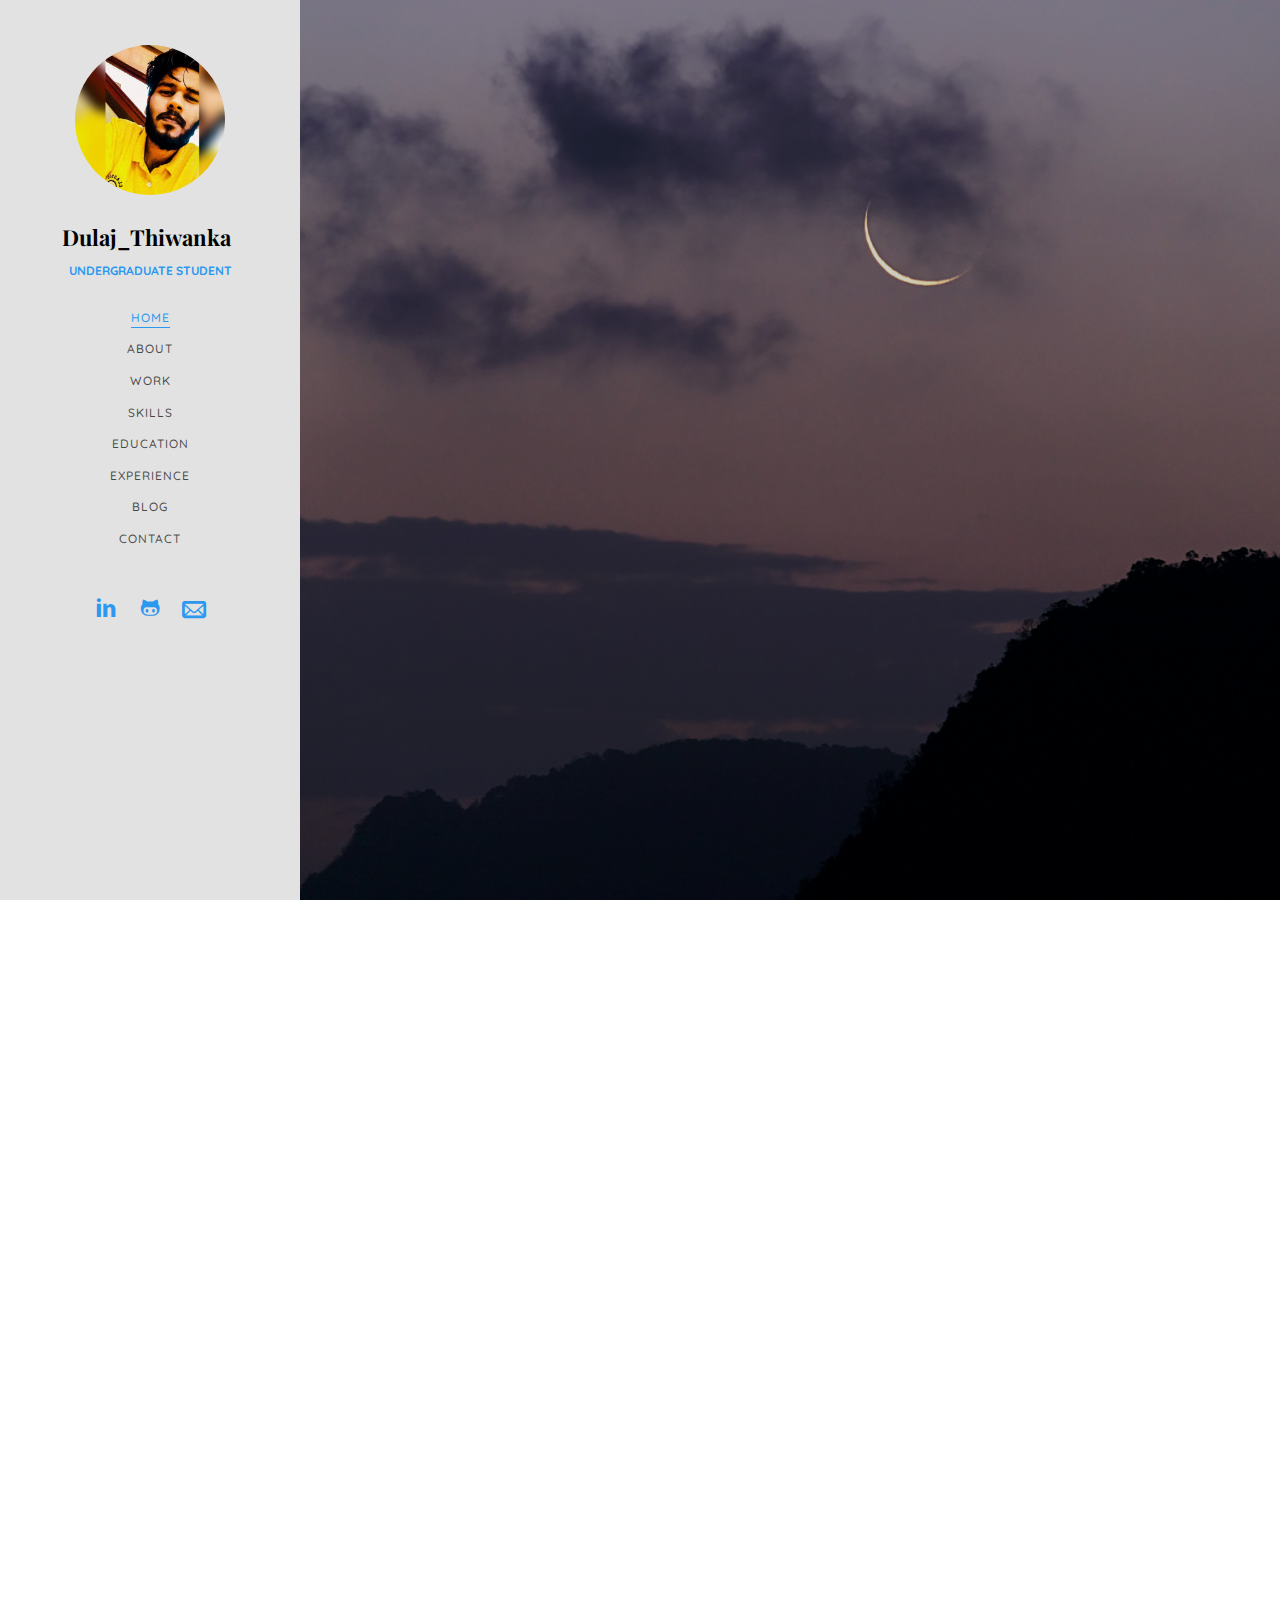
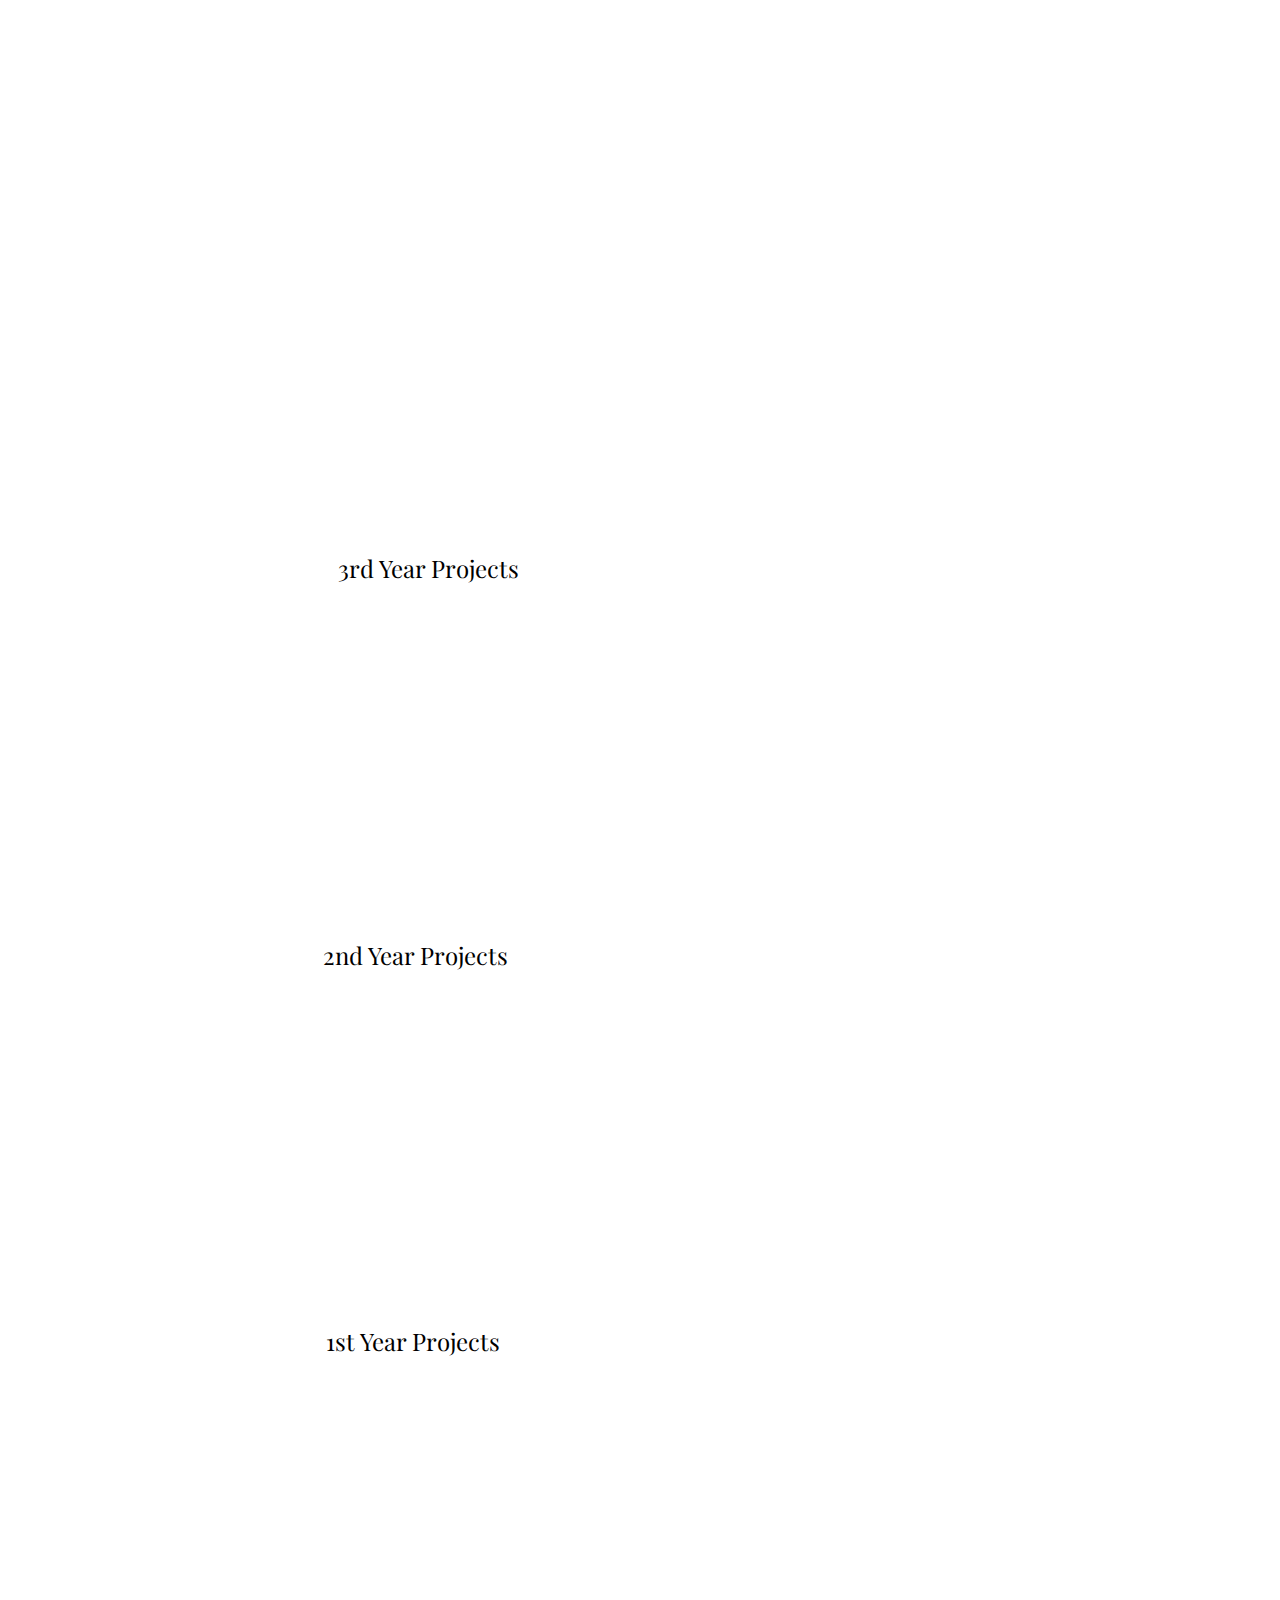
==== index.html @ 1c047416 "Add files via upload" ====
<!DOCTYPE HTML>
<html>

<head>
	<!-- Global site tag (gtag.js) - Google Analytics -->
	<script async src="https://www.googletagmanager.com/gtag/js?id=UA-96989482-1"></script>
	<script>
		window.dataLayer = window.dataLayer || [];
		function gtag() { dataLayer.push(arguments); }
		gtag('js', new Date());

		gtag('config', 'UA-96989482-1');
	</script>


	<meta charset="utf-8">
	<meta http-equiv="X-UA-Compatible" content="IE=edge">
	<title>it's a me</title>
	<meta name="viewport" content="width=device-width, initial-scale=1">
	<meta name="description" content="Portfolio" />
	<meta name="keywords" content="portfolio resume" />
	<meta name="author" content="Sedky A" />

	<!-- Place favicon.ico and apple-touch-icon.png in the root directory -->
	<link rel="shortcut icon" href="favicon.ico">

	<!-- Google Fonts -->
	<link href="https://fonts.googleapis.com/css?family=Quicksand:300,400,500,700" rel="stylesheet">
	<link href="https://fonts.googleapis.com/css?family=Playfair+Display:400,400i,700" rel="stylesheet">

	<!-- Animate.css -->
	<link rel="stylesheet" href="css/animate.css">
	<!-- Icomoon Icon Fonts-->
	<link rel="stylesheet" href="css/icomoon.css">
	<!-- Bootstrap  -->
	<link rel="stylesheet" href="css/bootstrap.css">
	<!-- Flexslider  -->
	<link rel="stylesheet" href="css/flexslider.css">
	<!-- Owl Carousel -->
	<link rel="stylesheet" href="css/owl.carousel.min.css">
	<link rel="stylesheet" href="css/owl.theme.default.min.css">
	<!-- Theme style  -->
	<link rel="stylesheet" href="css/style.css">
	<!-- Modernizr JS -->
	<script src="js/modernizr-2.6.2.min.js"></script>
	<!-- FOR IE9 below -->
	<!--[if lt IE 9]>
	<script src="js/respond.min.js"></script>
	<![endif]-->

</head>

<body>
	<div id="colorlib-page">
		<div class="container-wrap">
			<!-- Navbar Toggle Button -->
			<a href="#" class="js-colorlib-nav-toggle colorlib-nav-toggle" data-toggle="collapse" data-target="#navbar"
				aria-expanded="false" aria-controls="navbar"><i></i></a>

			<!-- Left navbar -->
			<aside id="colorlib-aside" role="complementary" class="border js-fullheight" style="background-color: rgb(226, 226, 226);">
				<div class="text-center">
					<div class="author-img" style="background-image: url(images/my-img.jpg);"></div>
					<h1 id="colorlib-logo"><a href="index.html">Dulaj_Thiwanka</a></h1>
					<span class="position"><a href="#"><b>Undergraduate Student</b></a></span>
				</div>
				<!-- Navbar Items -->
				<nav id="colorlib-main-menu" role="navigation" class="navbar">
					<div id="navbar" class="collapse">
						<ul>
							<li class="active"><a href="#" data-nav-section="home">Home</a></li>
							<li><a href="#" data-nav-section="about">About</a></li>
							<li><a href="#" data-nav-section="work">Work</a></li>
							<!-- <li><a href="#" data-nav-section="services">What Do I Do</a></li> -->
							<li><a href="#" data-nav-section="skills">Skills</a></li>
							<li><a href="#" data-nav-section="education">Education</a></li>
							<li><a href="#" data-nav-section="experience">Experience</a></li>

							<li><a href="blog/index.html" data-nav-section="blog">Blog</a></li>
							<li><a href="#" data-nav-section="contact">Contact</a></li>
						</ul>
					</div>
				</nav>
				<!-- Navbar Footer -->
				<div class="colorlib-footer">
					<ul>
						<li><a href="https://www.linkedin.com/in/dulaj-thiwanka/" target="_blank" title="LinkedIn"><i
									class="icon-social-linkedin"></i></a></li>
						<li><a href="https://github.com/DThiwanka" target="_blank" title="GitHub"><i
									class="icon-social-github"></i></a>
						</li>
						<li><a href="mailto:dulthiwanka2015@gmail.com" title="Email"><i class="icon-mail"></i></a>
						</li>

					</ul>
				</div>
			</aside>

			<div id="colorlib-main">
				<section id="colorlib-hero" class="js-fullheight" data-section="home">
					<div class="flexslider js-fullheight">
						<ul class="slides">
							<li
								style="background-image: url('./images/cover.jpg');">
								<div class="overlay"></div>
								<div class="container-fluid transparent-overlay">
									<div class="row">
										<div
											class="col-md-6 col-md-offset-3 col-md-pull-3 col-sm-10 col-xs-12 js-fullheight slider-text">
											<div class="slider-text-inner js-fullheight">
												<div class="desc">
													<h1>Hi! <br>I'm Dulaj_Thiwanka</h1>
													<h2>I am a <b>Undergraduate Student @Sri Lanka Institute of
															Information Technology (SLIIT)</h2>

												</div>
											</div>
										</div>
									</div>
								</div>
							</li>
						</ul>
					</div>
				</section>

				<section class="colorlib-about" data-section="about">
					<div class="colorlib-narrow-content">
						<div class="row">
							<div class="col-md-12">
								<div class="row row-bottom-padded-sm animate-box" data-animate-effect="fadeInLeft">
									<div class="col-md-12">
										<div class="about-desc">
											<span class="heading-meta">About</span>
											<h2 class="colorlib-heading">Who Am I?</h2>
											<p>
												-Hello! I'm <b>Dulaj Thiwanka Jayawardana</b> and currently I'm an
												undergraduate student at SLIIT (Sri Lanka Institute of Information
												Technology).
												<br/>
												-I'm Currently Working on my academic works and I'm Searching for
												an Internship to develop my future career path.
												<br/>
												-I'm familiar with a variety of programming languages like Java, C, C
												++, Python, ReactJs, JavaScript, and as well as Markup Languages
												like HTML and CSS and Have Skill To Use Android Studio, Vscode,
												and Eclipse.												
											</p>
										</div>
									</div>
								</div>
								<div class="row">
									<div class="col-md-6 animate-box" data-animate-effect="fadeInRight">
										<div class="services color-2">
											<span class="icon2"></span>
											<h3>Undergraduate Student</h3>
										</div>
									</div>
									<!-- <div class="col-md-4 animate-box" data-animate-effect="fadeInTop">
										<div class="services color-3">
											<span class="icon2"><i class="icon-code"></i></span>
											<h3>Teacher</h3>
										</div>
									</div> -->
									<div class="col-md-6 animate-box" data-animate-effect="fadeInBottom">
										<div class="services color-4">
											<span class="icon2">
												<i class="bi bi-search"></i></span>
											<h3>Looking For an Internship</h3>
										</div>
									</div>
								</div>
								<div class="row">
									<div class="col-md-12 animate-box" data-animate-effect="fadeInBottom">
										<div class="hire">
											<h2>Interested in what I am currently working on? Feel free to visit my
												GitHub!
											</h2>
											<a href="https://github.com/DThiwanka" target="_blank" class="btn-hire">View <i
													class="icon-github"></i></a>
										</div>
									</div>
								</div>
								<br>
								<div class="row row-bottom-padded-sm animate-box" data-animate-effect="fadeInLeft">
									<div class="col-md-12">
										 <a class="active" href="https://drive.google.com/drive/folders/1FSWSYpctPCU7V1TaUqmZlCdKyiLy8fuo">View CV Here</a></span></p>
										
									</div>
								</div>
							</div>
						</div>
					</div>
				</section>

				<section class="colorlib-work" data-section="work">
					<div class="colorlib-narrow-content">
						<div class="row">
							<div class="col-md-6 col-md-offset-3 col-md-pull-3 animate-box"
								data-animate-effect="fadeInLeft">
								<span class="heading-meta">My Work</span>
								<h2 class="colorlib-heading animate-box">Passion projects.</h2>
							</div>
						</div>
						
						<h3>3rd Year Projects</h3>
						<div class="row">

							<div class="col-md-6 animate-box" data-animate-effect="fadeInLeft" id="power">

								<div class="project"
									style="background-image: url(images/projects/electro.png);background-size: cover;">
									<div class="desc">
										<div class="con">
											<h3><a>Online Power Grid System</a></h3>
											<h4><a>Co-Designer and Programmer</a></h4>
											<span>Online Power Grid System !</span>
											<br>
											<span>Mevan Project that can be Add Delete and Update the Details in the Power Grid System
												!</span>
										</div>
									</div>
								</div>
							</div>

							<div class="col-md-6 animate-box" data-animate-effect="fadeInLeft" id="REMEDI">
								<div class="project" >
									<div class="desc">
										<div class="con">
											<h3><a>Pending</a></h3>
											<h4><a>Pending</a></h4>
											<span>Pending</span>
											<br>
											<span>Pending</span>
										</div>
									</div>
								</div>

							</div>
						
						<h3>2nd Year Projects</h3>
						<div class="row">

							<div class="col-md-6 animate-box" data-animate-effect="fadeInLeft" id="Oreo">

								<div class="project"
									style="background-image: url(images/foodie1.png);background-size: cover;">
									<div class="desc">
										<div class="con">
											<h3><a>FOODIE (2nd Year MAD Project)</a></h3>
											<h4><a>Co-Designer and Programmer</a></h4>
											<span>Online Food Ordering System!</span>
											<br>
											<span>Android App that Includes Online Food Ordering System With Admin Area
												!</span>
										</div>
									</div>
								</div>
							</div>

							<div class="col-md-6 animate-box" data-animate-effect="fadeInLeft" id="REMEDI">
								<div class="project" style="background-image: url(images/projects/Pharmacy.png);">
									
									<div class="desc">
										<div class="con">
											<h3><a>REMEDI (2nd Year ITP Project)</a></h3>
											<h4><a>Co-Project Manager, Co-Leader and Developer</a></h4>
											<span>Pharmaceutical System</span>
											<br>
											<span>Web App That Have Online Pharmaceutical Things Ordering System. With
												Admin Area !</span>
										</div>
									</div>
								</a>
								</div>

							</div>

							<h3>&nbsp;&nbsp;&nbsp;1st Year Projects</h3>

							<div class="col-md-6 animate-box" data-animate-effect="fadeInLeft" id="projectCloudixia">
								<div class="project" style="background-image: url(images/projects/movies3.png);">
									<div class="desc">
										<div class="con">
											<h3><a>Online movies and TV series browsing system</a></h3>
											<h4><a>Developer & Co-Leader</a></h4>
											<span>Movies And TV Series Browsing System Using </span>
										</div>
									</div>
								</div>
							</div>

							<div class="col-md-6 animate-box" data-animate-effect="fadeInLeft" id="vehicle">
								<div class="project" style="background-image: url(images/projects/vehicle2.png);">
									<div class="desc">
										<div class="con">
											<h3><a>Vehicle Rental System (1st Year IWT Project)</a></h3>
											<h4><a>Programer and Co-Editor</a></h4>
											<span>A Vehicle Rental System That Create Using Php and Using HTML and CSS
												(Create First Design).This Is the Second Project On First
												Year</span><br>
											<!-- <h3><a>Group Members</a></h3>
											<span>
												<ul style="list-style-type:square;">
												<li>Coffee</li>
												<li>Tea</li>
												<li>Milk</li>
												</ul>
											</span> -->
										</div>
									</div>
								</div>
							</div>


							


							
						</div>
						<!-- <div class="row">
							<div class="col-md-12 animate-box">
								<p><a href="#" class="btn btn-primary btn-lg btn-load-more">Load more <i
											class="icon-reload"></i></a></p>
							</div>
						</div> -->
					</div>
				</section>

				<!-- <section class="colorlib-services" data-section="services">
					<div class="colorlib-narrow-content">
						<div class="row">
							<div class="col-md-6 col-md-offset-3 col-md-pull-3 animate-box"
								data-animate-effect="fadeInLeft">
								<span class="heading-meta">What I do?</span>
								<h2 class="colorlib-heading">Problems I like solving.</h2>
							</div>
						</div>
						<div class="row row-pt-md">
							<div class="col-md-4 text-center animate-box">
								<div class="services color-1">
									<span class="icon">
										<i class="icon-code-outline"></i>
									</span>
									<div class="desc">
										<h3>Software Engineering</h3>
										<p>Across the stack, including responsive web development</p>
									</div>
								</div>
							</div>
						 <div class="col-md-4 text-center animate-box">
								<div class="services color-2">
									<span class="icon">
										<i class="icon-data"></i>
									</span>
									<div class="desc">
										<h3>Infrastructure Planning</h3>
										<p>Platform planning, from failover, redundancy, high availability, and extreme TPS environments</p>
									</div>
								</div>
							</div> -->
				<!-- <div class="col-md-4 text-center animate-box">
								<div class="services color-3">
									<span class="icon">
										<i class="icon-layers2"></i>
									</span>
									<div class="desc">
										<h3>Solutions Architecting</h3>
										<p>Gathering business requirements and translating that into written technical specifications</p>
									</div>
								</div>
							</div>
							<div class="col-md-4 text-center animate-box">
								<div class="services color-4">
									<span class="icon">
										<i class="icon-user"></i>
									</span>
									<div class="desc">
										<h3>Presentation Skills</h3>
										<p>Excellent communication and presentation skills in front of large and medium sized crowds, from developers to the C-suite</p>
									</div>
								</div>
							</div> -->
				<!-- <div class="col-md-4 text-center animate-box">
								<div class="services color-5">
									<span class="icon">
										<i class="icon-flow-merge"></i>
									</span>
									<div class="desc">
										<h3>Containerization (Docker & K8S)</h3>
										<p>Deep experience in containers and container orchestration platforms like Docker and Kubernetes (K8S)</p>
									</div>
								</div>
							</div>
							<div class="col-md-4 text-center animate-box">
								<div class="services color-6">
									<span class="icon">
										<i class="icon-cloud4"></i>
									</span>
									<div class="desc">
										<h3>Cloud Services</h3>
										<p>AWS Certified, GCP, Azure, DigitalOcean, and more.  Talk to me about everything serverless.</p>
									</div>
								</div>
							</div>
						</div>
					</div>
				</section> -->

				<!-- <div id="colorlib-counter" class="colorlib-counters"
					style="background-image: url(images/cover_bg1.png);" data-stellar-background-ratio="0.5">
					<div class="overlay"></div>
					<div class="colorlib-narrow-content">
						<div class="row">
							<div class="col-md-3 text-center animate-box">
								<span class="colorlib-counter js-counter" data-from="0" data-to="13" data-speed="5000"
									data-refresh-interval="50"></span>
								<span class="colorlib-counter-label">Projects</span>
							</div>
							<div class="col-md-3 text-center animate-box">
								<span class="colorlib-counter js-counter" data-from="0" data-to="67" data-speed="5000"
									data-refresh-interval="50"></span>
								<span class="colorlib-counter-label">Pull Requests</span>
							</div>
							<div class="col-md-3 text-center animate-box">
								<span class="colorlib-counter js-counter" data-from="0" data-to="4365" data-speed="5000"
									data-refresh-interval="50"></span>
								<span class="colorlib-counter-label">Code Commits</span>
							</div>
							<div class="col-md-3 text-center animate-box">
								<span class="colorlib-counter js-counter" data-from="0" data-to="9001" data-speed="5000"
									data-refresh-interval="50"></span>
								<span class="colorlib-counter-label">Cups of coffee</span>
							</div>
						</div>
					</div>
				</div> -->

				<section class="colorlib-skills" data-section="skills">
					<div class="colorlib-narrow-content">
						<div class="row">
							<div class="col-md-6 col-md-offset-3 col-md-pull-3 animate-box"
								data-animate-effect="fadeInLeft">
								<span class="heading-meta">My Specialty</span>
								<h2 class="colorlib-heading animate-box">Let's get specific</h2>
							</div>
						</div>
						<div class="row">
							<div class="col-md-6 animate-box" data-animate-effect="fadeInLeft">
								<div class="progress-wrap">
									<h3>JAVA</h3>
									<div class="progress">
										<div class="progress-bar color-1" role="progressbar" aria-valuenow="80"
											aria-valuemin="0" aria-valuemax="100" style="width:80%">
											<span>80%</span>
										</div>
									</div>
								</div>
							</div>
							<div class="col-md-6 animate-box" data-animate-effect="fadeInRight">
								<div class="progress-wrap">
									<h3>Android</h3>
									<div class="progress">
										<div class="progress-bar color-2" role="progressbar" aria-valuenow="80"
											aria-valuemin="0" aria-valuemax="100" style="width:80%">
											<span>80%</span>
										</div>
									</div>
								</div>
							</div>
							<div class="col-md-6 animate-box" data-animate-effect="fadeInRight">
								<div class="progress-wrap">
									<h3>Databases (SQL & NoSQL(MongoDB))</h3>
									<div class="progress">
										<div class="progress-bar color-3" role="progressbar" aria-valuenow="75"
											aria-valuemin="0" aria-valuemax="100" style="width:75%">
											<span>75%</span>
										</div>
									</div>
								</div>
							</div>
							<div class="col-md-6 animate-box" data-animate-effect="fadeInRight">
								<div class="progress-wrap">
									<h3>C#</h3>
									<div class="progress">
										<div class="progress-bar color-4" role="progressbar" aria-valuenow="90"
											aria-valuemin="0" aria-valuemax="100" style="width:90%">
											<span>90%</span>
										</div>
									</div>
								</div>
							</div>
							<div class="col-md-6 animate-box" data-animate-effect="fadeInRight">
								<div class="progress-wrap">
									<h3>C and C++</h3>
									<div class="progress">
										<div class="progress-bar color-5" role="progressbar" aria-valuenow="80"
											aria-valuemin="0" aria-valuemax="100" style="width:80%">
											<span>80%</span>
										</div>
									</div>
								</div>
							</div>
							<div class="col-md-6 animate-box" data-animate-effect="fadeInRight">
								<div class="progress-wrap">
									<h3>Python</h3>
									<div class="progress">
										<div class="progress-bar color-6" role="progressbar" aria-valuenow="70"
											aria-valuemin="0" aria-valuemax="100" style="width:70%">
											<span>70%</span>
										</div>
									</div>
								</div>
							</div>
							<div class="col-md-6 animate-box" data-animate-effect="fadeInRight">
								<div class="progress-wrap">
									<h3>Object Oriented Programming</h3>
									<div class="progress">
										<div class="progress-bar color-1" role="progressbar" aria-valuenow="90"
											aria-valuemin="0" aria-valuemax="100" style="width:90%">
											<span>90%</span>
										</div>
									</div>
								</div>
							</div>
							<div class="col-md-6 animate-box" data-animate-effect="fadeInLeft">
								<div class="progress-wrap">
									<h3>HTML/CSS</h3>
									<div class="progress">
										<div class="progress-bar color-2" role="progressbar" aria-valuenow="90"
											aria-valuemin="0" aria-valuemax="100" style="width:90%">
											<span>90%</span>
										</div>
									</div>
								</div>
							</div>
							<div class="col-md-6 animate-box" data-animate-effect="fadeInLeft">
								<div class="progress-wrap">
									<h3>JavaScript</h3>
									<div class="progress">
										<div class="progress-bar color-3" role="progressbar" aria-valuenow="70"
											aria-valuemin="0" aria-valuemax="100" style="width:70%">
											<span>70%</span>
										</div>
									</div>
								</div>
							</div>
							<div class="col-md-6 animate-box" data-animate-effect="fadeInLeft">
								<div class="progress-wrap">
									<h3>MERN</h3>
									<div class="progress">
										<div class="progress-bar color-4" role="progressbar" aria-valuenow="80"
											aria-valuemin="0" aria-valuemax="100" style="width:80%">
											<span>80%</span>
										</div>
									</div>
								</div>
							</div>
						</div>
					</div>
				</section>

				<section class="colorlib-education" data-section="education">
					<div class="colorlib-narrow-content">
						<div class="row">
							<div class="col-md-6 col-md-offset-3 col-md-pull-3 animate-box"
								data-animate-effect="fadeInLeft">
								<span class="heading-meta">Education</span>
								<h2 class="colorlib-heading animate-box">Education</h2>
							</div>
						</div>
						<div class="row">
							<div class="col-md-12 animate-box" data-animate-effect="fadeInLeft">
								<div class="fancy-collapse-panel">
									<div class="panel-group" id="accordion" role="tablist" aria-multiselectable="true">
										<div class="panel panel-default">
											<div class="panel-heading" role="tab" id="headingOne">
												<h4 class="panel-title">
													<a data-toggle="collapse" data-parent="#accordion"
														href="#collapseOne" aria-expanded="true"
														aria-controls="collapseOne">Schooling
													</a>
												</h4>
											</div>
											<div id="collapseOne" class="panel-collapse collapse in" role="tabpanel"
												aria-labelledby="headingOne">
												<div class="panel-body">
													<div class="row">
														<div class="colorlib-feature edu-feature colorlib-feature-sm">
															<div class="colorlib-icon">
																<img src="images/sch-logo.png" class="img-responsive"
																	alt="Western University">
															</div>
															<div class="colorlib-text edu-feature__desc">
																<a href="https://www.uwo.ca/" target="_blank"><b>Badulla
																		Central College</b></a>
																<span class="heading-meta">02/2012 - 06/2019</span>
																<b>Student</b>
																<ul>
																	<li>
																		Ordinary level
																	</li>
																	<li>
																		Advanced level
																	</li>
																</ul>
															</div>
														</div>
													</div>
												</div>
											</div>
										</div>
										<div class="panel panel-default">
											<div class="panel-heading" role="tab" id="headingTwo">
												<h4 class="panel-title">
													<a class="collapsed" data-toggle="collapse" data-parent="#accordion"
														href="#collapseTwo" aria-expanded="false"
														aria-controls="collapseTwo">Certified
													</a>
												</h4>
											</div>
											<div id="collapseTwo" class="panel-collapse collapse" role="tabpanel"
												aria-labelledby="headingTwo">
												<div class="panel-body">
													<p><b>Professional Certificates</b></p>
													<ul>
														<li>Certificate Of Completion In Computer Literacy <b> @The Open
																University Sri Lanka</b> - 20<sup>th</sup> Oct 2017 -
															Serial No: CL1701928</li><br>
													</ul>
													<p><b>Online Certificates</b></p>
													<ul>
														<li>Programming Foundations with JavaScript, HTML and CSS <a href="https://coursera.org/"> @Coursera</a> - <a href="https://coursera.org/share/3dd68e3980a8cfd64a6ba2e7e633a907" target="_blank"> Certificate </a>
														</li>
														<li>Python Programming & Software Design For absolute Beginners <a href="https://www.udemy.com"> @Udemy</a> - <a href="https://udemy-certificate.s3.amazonaws.com/image/UC-49e6b98f-d616-4aaf-b825-530c7cae10be.jpg" target="_blank"> Certificate </a>
														</li>
														<li>Certificate Of Completion In Java <a href="https://www.sololearn.com/"> @Sololearn</a> - <a href="https://www.sololearn.com/certificates/course/en/24060782/1068/landscape/png" target="_blank"> Certificate </a>
														</li>
														<li>Certificate Of Completion In HTML <a href="https://www.sololearn.com/"> @Sololearn</a> - <a href="https://www.sololearn.com/Certificate/1014-24060782/jpg" target="_blank"> Certificate </a></li>

													</ul>                                          
												</div>
											</div>
										</div>


										<!-- <div class="panel panel-default">
											<div class="panel-heading" role="tab" id="headingTwo">
												<h4 class="panel-title">
													<a class="collapsed" data-toggle="collapse" data-parent="#accordion"
														href="#collapseThree" aria-expanded="false"
														aria-controls="collapseThree">Undergraduate Student In Bachelor of Information Technology
													</a>
												</h4>
											</div>
											<div id="collapseThree" class="panel-collapse collapse" role="tabpanel"
												aria-labelledby="headingTwo">
												<div class="panel-body">
													<p>
														<li>Have Experience On Web andMobileApplicationDevelopmen</li>
													</p>
												</div>
											</div>
										</div> -->




									</div>
								</div>
							</div>
						</div>
					</div>
				</section>

				<section class="colorlib-experience" data-section="experience">
					<div class="colorlib-narrow-content">
						<div class="row">
							<div class="col-md-6 col-md-offset-3 col-md-pull-3 animate-box"
								data-animate-effect="fadeInLeft">
								<span class="heading-meta">Experience</span>
								<h2 class="colorlib-heading animate-box">Work Experience</h2>
							</div>
						</div>

						<div class="row animate-box">
							<div class="col-md-3">
							  <div class="thumbnail">
								<a href="https://www.axiatadigitallabs.com/" target="_blank">
								  <img src="./images/ADL.jpg" alt="Lights" class="img-rounded">
								  <div class="caption">
									<p class="lead text-center">Axiata Digital Labs<br/>
										Software Engineering Intern<br/>
										2022 January - Present
									</p>
								  </div>
								</a>
								
							  </div>
							</div>
							<!-- <div class="col-md-3">
							  <div class="thumbnail">
								<a href="/w3images/nature.jpg" target="_blank">
								  <img src="/w3images/nature.jpg" alt="Nature" style="width:100%">
								  <div class="caption">
									<p>Lorem ipsum donec id elit non mi porta gravida at eget metus.</p>
								  </div>
								</a>
							  </div>
							</div>
							<div class="col-md-3">
							  <div class="thumbnail">
								<a href="/w3images/fjords.jpg" target="_blank">
								  <img src="/w3images/fjords.jpg" alt="Fjords" style="width:100%">
								  <div class="caption">
									<p>Lorem ipsum donec id elit non mi porta gravida at eget metus.</p>
								  </div>
								</a>
							  </div>
							</div> -->
							
						  </div>



						  
						</div>


						<!-- <div class="row">
							<div class="col-md-12">
								<div class="timeline-centered">

									<article class="timeline-entry animate-box" data-animate-effect="fadeInLeft">
										<div class="timeline-entry-inner">
											<div class="timeline-icon color-1">
												<i class="icon-code"></i>
											</div>
											<div class="timeline-label">
												<h2 class="mb-2">Software Developer</h2>
												<h4 class="mb-0"><a href="https://www.kings.uwo.ca/"
														target="_blank">King's University College</a></h4>
												<span class="text-muted">Oct 2017 - Current</span>
												<ul class="mb-0">
													<li>
														Responsible for project planning, requirements gathering,
														writing technical documentations, developing and maintaining
														practical applications to solve problems.
													</li>
													<li>
														Designed and developed a progressive web application that
														centralizes services, resources and tools provided by the
														university to create a unique experience for approximately 3,500
														students.
													</li>
													<li>
														Built an in-house project management solution to provide
														cross-functional teams the ability to collaborate and meet
														project requirements and deadlines.
													</li>
												</ul>
											</div>
										</div>
									</article>

									<article class="timeline-entry animate-box" data-animate-effect="fadeInRight">
										<div class="timeline-entry-inner">
											<div class="timeline-icon color-2">
												<i class="icon-code"></i>
											</div>
											<div class="timeline-label">
												<h2 class="mb-2">Web
													Developer</h2>
												<h4 class="mb-0"><a href="https://www.eighty8.co/"
														target="_blank">Eighty8 Ventures</a></h4>
												<span class="text-muted">Jan 2017 - Jan 2018</span>
												<ul class="mb-0">
													<li>
														Developed microservices responsible for user management, account
														services, payment processing and geolocation services using the
														Laravel PHP framework.
													</li>
													<li>
														Utilized wireframe and technical documentations to design and
														construct front-end web applications to meet deadlines.
													</li>
													<li>
														Created and executed unit/integration test plans to uncover,
														identify and fix software bugs to ensure a minimum of 98% code
														coverage.
													</li>
												</ul>
											</div>
										</div>
									</article>

									<article class="timeline-entry animate-box" data-animate-effect="fadeInLeft">
										<div class="timeline-entry-inner">
											<div class="timeline-icon color-3">
												<i class="icon-code"></i>
											</div>
											<div class="timeline-label">
												<h2 class="mb-2">Web
													Developer</h2>
												<h4 class="mb-0"><a href="https://www.uwo.ca/" target="_blank">Western
														University</a></h4>
												<span class="text-muted">Apr 2017 - Oct 2017</span>
												<ul class="mb-0">
													<li>
														Improved website availability, reliability, efficiency and
														technical performance by updating libraries, refactoring
														back-end architecture and optimizing files and content delivery.
													</li>
													<li>
														Developed reusable and maintainable components for content
														managers to generate user friendly websites viewed by tens of
														thousands of current and upcoming students.
													</li>
													<li>
														Interacted and collaborated with cross-functional departments
														and faculties to implement new designs and features offered by
														Western’s IT department.
													</li>
												</ul>
											</div>
										</div>
									</article>

									<article class="timeline-entry begin animate-box"
										data-animate-effect="fadeInBottom">
										<div class="timeline-entry-inner">
											<div class="timeline-icon color-none">
											</div>
										</div>
									</article>
								</div>
							</div>
						</div> 
					</div>-->
				</section>



				<section class="colorlib-blog" data-section="blog">
					<div class="colorlib-narrow-content">
						<div class="row">
							<div class="col-md-6 col-md-offset-3 col-md-pull-3 animate-box"
								data-animate-effect="fadeInLeft">
								<span class="heading-meta">Read</span>
								<h2 class="colorlib-heading">Blog</h2>
							</div>
						</div>
						<div class="row">
							<!-- <div class="col-md-4 col-sm-6 animate-box" data-animate-effect="fadeInLeft">
								<div class="blog-entry">
									<a href="https://dev.to/sedkis" class="blog-img"><img src="https://cdn.worldvectorlogo.com/logos/devto.svg"
											class="img-responsive" alt="HTML5 Bootstrap Template by colorlib.com"></a>
									<div class="desc">
										<h3><a href="https://dev.to/sedkis">dev.to</a></h3>
										<p>Posts regarding all things software development and devops.</p>
									</div>
								</div>
							</div> -->
							<div class="col-md-4 col-sm-6 animate-box" data-animate-effect="fadeInRight">
								<div class="blog-entry">
									<a href="https://tyk.io/author/sedkytyk-io" class="blog-img"><img
											src="https://cdn-icons-png.flaticon.com/512/1634/1634822.png"
											class="img-responsive" alt=""></a>
									<div class="desc">
										<h3><a href="https://tyk.io/author/sedkytyk-io/">DThiwanka's Blog</a></h3>
										<p>Not yet Implemented and Deployed</p>
									</div>
								</div>
							</div>
							<!-- <div class="col-md-4 col-sm-6 animate-box" data-animate-effect="fadeInLeft">
								<div class="blog-entry">
									<a href="https://sedkyaboushamalah-78619.medium.com/" class="blog-img"><img src="https://seeklogo.com/images/M/medium-logo-93CDCF6451-seeklogo.com.png"
											class="img-responsive" alt="HTML5 Bootstrap Template by colorlib.com"></a>
									<div class="desc">
										<h3><a href="https://sedkyaboushamalah-78619.medium.com/">Medium</a></h3>
										<p>Other software development focused articles</p>
									</div>
								</div>
							</div> -->
						</div>
					</div>
				</section>

				<section class="colorlib-contact" data-section="contact" style="padding-bottom: 20em;">
					<div class="colorlib-narrow-content">
						<div class="row">
							<div class="col-md-6 col-md-offset-3 col-md-pull-3 animate-box"
								data-animate-effect="fadeInLeft">
								<span class="heading-meta">Get in Touch</span>
								<h2 class="colorlib-heading">Contact</h2>
							</div>
						</div>
						<div class="row">
							<div class="col-md-5" style="display: flex;">
								<div class="colorlib-feature colorlib-feature-sm animate-box"
									data-animate-effect="fadeInLeft">
									<div class="colorlib-icon">
										<a href="mailto:dulthiwanka2015@gmail.com" target="blank"><i
												class="icon-mail"></i></a>
									</div>
									<div class="colorlib-text">
										<p></p>
									</div>
								</div>

								<div class="colorlib-feature colorlib-feature-sm animate-box"
									data-animate-effect="fadeInLeft">
									<div class="colorlib-icon">
										<a href="https://github.com/DThiwanka" target="blank"><i
												class="icon-github"></i></a>
									</div>
									<div class="colorlib-text">
										<p> </p>
									</div>
								</div>

								<div class="colorlib-feature colorlib-feature-sm animate-box"
									data-animate-effect="fadeInLeft">
									<div class="colorlib-icon">
										<a href="https://www.linkedin.com/in/dulaj-thiwanka" target="blank"><i
												class="icon-linkedin2"></i></a>
									</div>
								</div>
								<br>
								<br>
								<br>
								<br>
							</div>
							<div class="col-md-7 col-md-push-1">
								<div class="row">
									<div class="col-md-10 col-md-offset-1 col-md-pull-1 animate-box"
										data-animate-effect="fadeInRight">
										<form action="">
											<div class="form-group">
												<input type="text" class="form-control" placeholder="Name">
											</div>
											<div class="form-group">
												<input type="text" class="form-control" placeholder="Email">
											</div>
											<div class="form-group">
												<input type="text" class="form-control" placeholder="Subject">
											</div>
											<div class="form-group">
												<textarea name="" id="message" cols="30" rows="7" class="form-control"
													placeholder="Message"></textarea>
											</div>
											<div class="form-group">
												<input type="submit" class="btn btn-primary btn-send-message"
													value="Send Message">
											</div>
										</form>
									</div>
								</div>
							</div>
						</div>
					</div>
				</section>

			</div><!-- end:colorlib-main -->
		</div><!-- end:container-wrap -->
	</div><!-- end:colorlib-page -->

	<!-- jQuery -->
	<script src="js/jquery.min.js"></script>
	<!-- jQuery Easing -->
	<script src="js/jquery.easing.1.3.js"></script>
	<!-- Bootstrap -->
	<script src="js/bootstrap.min.js"></script>
	<!-- Waypoints -->
	<script src="js/jquery.waypoints.min.js"></script>
	<!-- Flexslider -->
	<script src="js/jquery.flexslider-min.js"></script>
	<!-- Owl carousel -->
	<script src="js/owl.carousel.min.js"></script>
	<!-- Counters -->
	<script src="js/jquery.countTo.js"></script>


	<!-- MAIN JS -->
	<script src="js/main.js"></script>

</body>

</html>
---- css/icomoon.css ----
@font-face {
  font-family: 'icomoon';
  src:  url('fonts/icomoon.eot?6py85u');
  src:  url('fonts/icomoon.eot?6py85u#iefix') format('embedded-opentype'),
    url('fonts/icomoon.ttf?6py85u') format('truetype'),
    url('fonts/icomoon.woff?6py85u') format('woff'),
    url('fonts/icomoon.svg?6py85u#icomoon') format('svg');
  font-weight: normal;
  font-style: normal;
}

[class^="icon-"], [class*=" icon-"] {
  /* use !important to prevent issues with browser extensions that change fonts */
  font-family: 'icomoon' !important;
  speak: none;
  font-style: normal;
  font-weight: normal;
  font-variant: normal;
  text-transform: none;
  line-height: 1;

  /* Better Font Rendering =========== */
  -webkit-font-smoothing: antialiased;
  -moz-osx-font-smoothing: grayscale;
}

.icon-times:before {
  content: "\e930";
}
.icon-tick:before {
  content: "\e931";
}
.icon-plus:before {
  content: "\e932";
}
.icon-minus:before {
  content: "\e933";
}
.icon-equals:before {
  content: "\e934";
}
.icon-divide:before {
  content: "\e935";
}
.icon-chevron-right:before {
  content: "\e936";
}
.icon-chevron-left:before {
  content: "\e937";
}
.icon-arrow-right-thick:before {
  content: "\e938";
}
.icon-arrow-left-thick:before {
  content: "\e939";
}
.icon-th-small:before {
  content: "\e93a";
}
.icon-th-menu:before {
  content: "\e93b";
}
.icon-th-list:before {
  content: "\e93c";
}
.icon-th-large:before {
  content: "\e93d";
}
.icon-home:before {
  content: "\e93e";
}
.icon-arrow-forward:before {
  content: "\e93f";
}
.icon-arrow-back:before {
  content: "\e940";
}
.icon-rss:before {
  content: "\e941";
}
.icon-location:before {
  content: "\e942";
}
.icon-link:before {
  content: "\e943";
}
.icon-image:before {
  content: "\e944";
}
.icon-arrow-up-thick:before {
  content: "\e945";
}
.icon-arrow-down-thick:before {
  content: "\e946";
}
.icon-starburst:before {
  content: "\e947";
}
.icon-starburst-outline:before {
  content: "\e948";
}
.icon-star3:before {
  content: "\e949";
}
.icon-flow-children:before {
  content: "\e94a";
}
.icon-export:before {
  content: "\e94b";
}
.icon-delete2:before {
  content: "\e94c";
}
.icon-delete-outline:before {
  content: "\e94d";
}
.icon-cloud-storage:before {
  content: "\e94e";
}
.icon-wi-fi:before {
  content: "\e94f";
}
.icon-heart:before {
  content: "\e950";
}
.icon-flash:before {
  content: "\e951";
}
.icon-cancel:before {
  content: "\e952";
}
.icon-backspace:before {
  content: "\e953";
}
.icon-attachment:before {
  content: "\e954";
}
.icon-arrow-move:before {
  content: "\e955";
}
.icon-warning:before {
  content: "\e956";
}
.icon-user:before {
  content: "\e957";
}
.icon-radar:before {
  content: "\e958";
}
.icon-lock-open:before {
  content: "\e959";
}
.icon-lock-closed:before {
  content: "\e95a";
}
.icon-location-arrow:before {
  content: "\e95b";
}
.icon-info:before {
  content: "\e95c";
}
.icon-user-delete:before {
  content: "\e95d";
}
.icon-user-add:before {
  content: "\e95e";
}
.icon-media-pause:before {
  content: "\e95f";
}
.icon-group:before {
  content: "\e960";
}
.icon-chart-pie:before {
  content: "\e961";
}
.icon-chart-line:before {
  content: "\e962";
}
.icon-chart-bar:before {
  content: "\e963";
}
.icon-chart-area:before {
  content: "\e964";
}
.icon-video:before {
  content: "\e965";
}
.icon-point-of-interest:before {
  content: "\e966";
}
.icon-infinity:before {
  content: "\e967";
}
.icon-globe:before {
  content: "\e968";
}
.icon-eye:before {
  content: "\e969";
}
.icon-cog:before {
  content: "\e96a";
}
.icon-camera:before {
  content: "\e96b";
}
.icon-upload:before {
  content: "\e96c";
}
.icon-scissors:before {
  content: "\e96d";
}
.icon-refresh:before {
  content: "\e96e";
}
.icon-pin:before {
  content: "\e96f";
}
.icon-key:before {
  content: "\e970";
}
.icon-info-large:before {
  content: "\e971";
}
.icon-eject:before {
  content: "\e972";
}
.icon-download:before {
  content: "\e973";
}
.icon-zoom:before {
  content: "\e974";
}
.icon-zoom-out:before {
  content: "\e975";
}
.icon-zoom-in:before {
  content: "\e976";
}
.icon-sort-numerically:before {
  content: "\e977";
}
.icon-sort-alphabetically:before {
  content: "\e978";
}
.icon-input-checked:before {
  content: "\e979";
}
.icon-calender:before {
  content: "\e97a";
}
.icon-world2:before {
  content: "\e97b";
}
.icon-notes:before {
  content: "\e97c";
}
.icon-code:before {
  content: "\e97d";
}
.icon-arrow-sync:before {
  content: "\e97e";
}
.icon-arrow-shuffle:before {
  content: "\e97f";
}
.icon-arrow-repeat:before {
  content: "\e980";
}
.icon-arrow-minimise:before {
  content: "\e981";
}
.icon-arrow-maximise:before {
  content: "\e982";
}
.icon-arrow-loop:before {
  content: "\e983";
}
.icon-anchor:before {
  content: "\e984";
}
.icon-spanner:before {
  content: "\e985";
}
.icon-puzzle:before {
  content: "\e986";
}
.icon-power:before {
  content: "\e987";
}
.icon-plane:before {
  content: "\e988";
}
.icon-pi:before {
  content: "\e989";
}
.icon-phone:before {
  content: "\e98a";
}
.icon-microphone2:before {
  content: "\e98b";
}
.icon-media-rewind:before {
  content: "\e98c";
}
.icon-flag:before {
  content: "\e98d";
}
.icon-adjust-brightness:before {
  content: "\e98e";
}
.icon-waves:before {
  content: "\e98f";
}
.icon-social-twitter:before {
  content: "\e990";
}
.icon-social-facebook:before {
  content: "\e991";
}
.icon-social-dribbble:before {
  content: "\e992";
}
.icon-media-stop:before {
  content: "\e993";
}
.icon-media-record:before {
  content: "\e994";
}
.icon-media-play:before {
  content: "\e995";
}
.icon-media-fast-forward:before {
  content: "\e996";
}
.icon-media-eject:before {
  content: "\e997";
}
.icon-social-vimeo:before {
  content: "\e998";
}
.icon-social-tumbler:before {
  content: "\e999";
}
.icon-social-skype:before {
  content: "\e99a";
}
.icon-social-pinterest:before {
  content: "\e99b";
}
.icon-social-linkedin:before {
  content: "\e99c";
}
.icon-social-last-fm:before {
  content: "\e99d";
}
.icon-social-github:before {
  content: "\e99e";
}
.icon-social-flickr:before {
  content: "\e99f";
}
.icon-at:before {
  content: "\e9a0";
}
.icon-times-outline:before {
  content: "\e9a1";
}
.icon-plus-outline:before {
  content: "\e9a2";
}
.icon-minus-outline:before {
  content: "\e9a3";
}
.icon-tick-outline:before {
  content: "\e9a4";
}
.icon-th-large-outline:before {
  content: "\e9a5";
}
.icon-equals-outline:before {
  content: "\e9a6";
}
.icon-divide-outline:before {
  content: "\e9a7";
}
.icon-chevron-right-outline:before {
  content: "\e9a8";
}
.icon-chevron-left-outline:before {
  content: "\e9a9";
}
.icon-arrow-right-outline:before {
  content: "\e9aa";
}
.icon-arrow-left-outline:before {
  content: "\e9ab";
}
.icon-th-small-outline:before {
  content: "\e9ac";
}
.icon-th-menu-outline:before {
  content: "\e9ad";
}
.icon-th-list-outline:before {
  content: "\e9ae";
}
.icon-news2:before {
  content: "\e9b1";
}
.icon-home-outline:before {
  content: "\e9b2";
}
.icon-arrow-up-outline:before {
  content: "\e9b3";
}
.icon-arrow-forward-outline:before {
  content: "\e9b4";
}
.icon-arrow-down-outline:before {
  content: "\e9b5";
}
.icon-arrow-back-outline:before {
  content: "\e9b6";
}
.icon-trash3:before {
  content: "\e9b7";
}
.icon-rss-outline:before {
  content: "\e9b8";
}
.icon-message:before {
  content: "\e9b9";
}
.icon-location-outline:before {
  content: "\e9ba";
}
.icon-link-outline:before {
  content: "\e9bb";
}
.icon-image-outline:before {
  content: "\e9bc";
}
.icon-export-outline:before {
  content: "\e9bd";
}
.icon-cross:before {
  content: "\e9be";
}
.icon-wi-fi-outline:before {
  content: "\e9bf";
}
.icon-star-outline:before {
  content: "\e9c0";
}
.icon-media-pause-outline:before {
  content: "\e9c1";
}
.icon-mail:before {
  content: "\e9c2";
}
.icon-heart-outline:before {
  content: "\e9c3";
}
.icon-flash-outline:before {
  content: "\e9c4";
}
.icon-cancel-outline:before {
  content: "\e9c5";
}
.icon-beaker:before {
  content: "\e9c6";
}
.icon-arrow-move-outline:before {
  content: "\e9c7";
}
.icon-watch2:before {
  content: "\e9c8";
}
.icon-warning-outline:before {
  content: "\e9c9";
}
.icon-time:before {
  content: "\e9ca";
}
.icon-radar-outline:before {
  content: "\e9cb";
}
.icon-lock-open-outline:before {
  content: "\e9cc";
}
.icon-location-arrow-outline:before {
  content: "\e9cd";
}
.icon-info-outline:before {
  content: "\e9ce";
}
.icon-backspace-outline:before {
  content: "\e9cf";
}
.icon-attachment-outline:before {
  content: "\e9d0";
}
.icon-user-outline:before {
  content: "\e9d1";
}
.icon-user-delete-outline:before {
  content: "\e9d2";
}
.icon-user-add-outline:before {
  content: "\e9d3";
}
.icon-lock-closed-outline:before {
  content: "\e9d4";
}
.icon-group-outline:before {
  content: "\e9d5";
}
.icon-chart-pie-outline:before {
  content: "\e9d6";
}
.icon-chart-line-outline:before {
  content: "\e9d7";
}
.icon-chart-bar-outline:before {
  content: "\e9d8";
}
.icon-chart-area-outline:before {
  content: "\e9d9";
}
.icon-video-outline:before {
  content: "\e9da";
}
.icon-point-of-interest-outline:before {
  content: "\e9db";
}
.icon-map:before {
  content: "\e9dc";
}
.icon-key-outline:before {
  content: "\e9dd";
}
.icon-infinity-outline:before {
  content: "\e9de";
}
.icon-globe-outline:before {
  content: "\e9df";
}
.icon-eye-outline:before {
  content: "\e9e0";
}
.icon-cog-outline:before {
  content: "\e9e1";
}
.icon-camera-outline:before {
  content: "\e9e2";
}
.icon-upload-outline:before {
  content: "\e9e3";
}
.icon-support:before {
  content: "\e9e4";
}
.icon-scissors-outline:before {
  content: "\e9e5";
}
.icon-refresh-outline:before {
  content: "\e9e6";
}
.icon-info-large-outline:before {
  content: "\e9e7";
}
.icon-eject-outline:before {
  content: "\e9e8";
}
.icon-download-outline:before {
  content: "\e9e9";
}
.icon-battery-mid:before {
  content: "\e9ea";
}
.icon-battery-low:before {
  content: "\e9eb";
}
.icon-battery-high:before {
  content: "\e9ec";
}
.icon-zoom-outline:before {
  content: "\e9ed";
}
.icon-zoom-out-outline:before {
  content: "\e9ee";
}
.icon-zoom-in-outline:before {
  content: "\e9ef";
}
.icon-tag3:before {
  content: "\e9f0";
}
.icon-tabs-outline:before {
  content: "\e9f1";
}
.icon-pin-outline:before {
  content: "\e9f2";
}
.icon-message-typing:before {
  content: "\e9f3";
}
.icon-directions:before {
  content: "\e9f4";
}
.icon-battery-full:before {
  content: "\e9f5";
}
.icon-battery-charge:before {
  content: "\e9f6";
}
.icon-pipette:before {
  content: "\e9f7";
}
.icon-pencil:before {
  content: "\e9f8";
}
.icon-folder:before {
  content: "\e9f9";
}
.icon-folder-delete:before {
  content: "\e9fa";
}
.icon-folder-add:before {
  content: "\e9fb";
}
.icon-edit:before {
  content: "\e9fc";
}
.icon-document:before {
  content: "\e9fd";
}
.icon-document-delete:before {
  content: "\e9fe";
}
.icon-document-add:before {
  content: "\e9ff";
}
.icon-brush:before {
  content: "\ea00";
}
.icon-thumbs-up:before {
  content: "\ea01";
}
.icon-thumbs-down:before {
  content: "\ea02";
}
.icon-pen:before {
  content: "\ea03";
}
.icon-sort-numerically-outline:before {
  content: "\ea04";
}
.icon-sort-alphabetically-outline:before {
  content: "\ea05";
}
.icon-social-last-fm-circular:before {
  content: "\ea06";
}
.icon-social-github-circular:before {
  content: "\ea07";
}
.icon-compass:before {
  content: "\ea08";
}
.icon-bookmark:before {
  content: "\ea09";
}
.icon-input-checked-outline:before {
  content: "\ea0a";
}
.icon-code-outline:before {
  content: "\ea0b";
}
.icon-calender-outline:before {
  content: "\ea0c";
}
.icon-business-card:before {
  content: "\ea0d";
}
.icon-arrow-up:before {
  content: "\ea0e";
}
.icon-arrow-sync-outline:before {
  content: "\ea0f";
}
.icon-arrow-right:before {
  content: "\ea10";
}
.icon-arrow-repeat-outline:before {
  content: "\ea11";
}
.icon-arrow-loop-outline:before {
  content: "\ea12";
}
.icon-arrow-left:before {
  content: "\ea13";
}
.icon-flow-switch:before {
  content: "\ea14";
}
.icon-flow-parallel:before {
  content: "\ea15";
}
.icon-flow-merge:before {
  content: "\ea16";
}
.icon-document-text:before {
  content: "\ea17";
}
.icon-clipboard:before {
  content: "\ea18";
}
.icon-calculator:before {
  content: "\ea19";
}
.icon-arrow-minimise-outline:before {
  content: "\ea1a";
}
.icon-arrow-maximise-outline:before {
  content: "\ea1b";
}
.icon-arrow-down:before {
  content: "\ea1c";
}
.icon-gift:before {
  content: "\ea1d";
}
.icon-film:before {
  content: "\ea1e";
}
.icon-database:before {
  content: "\ea1f";
}
.icon-bell:before {
  content: "\ea20";
}
.icon-anchor-outline:before {
  content: "\ea21";
}
.icon-adjust-contrast:before {
  content: "\ea22";
}
.icon-world-outline:before {
  content: "\ea23";
}
.icon-shopping-bag:before {
  content: "\ea24";
}
.icon-power-outline:before {
  content: "\ea25";
}
.icon-notes-outline:before {
  content: "\ea26";
}
.icon-device-tablet:before {
  content: "\ea27";
}
.icon-device-phone:before {
  content: "\ea28";
}
.icon-device-laptop:before {
  content: "\ea29";
}
.icon-device-desktop:before {
  content: "\ea2a";
}
.icon-briefcase:before {
  content: "\ea2b";
}
.icon-stopwatch:before {
  content: "\ea2c";
}
.icon-spanner-outline:before {
  content: "\ea2d";
}
.icon-puzzle-outline:before {
  content: "\ea2e";
}
.icon-printer:before {
  content: "\ea2f";
}
.icon-pi-outline:before {
  content: "\ea30";
}
.icon-lightbulb:before {
  content: "\ea31";
}
.icon-flag-outline:before {
  content: "\ea32";
}
.icon-contacts:before {
  content: "\ea33";
}
.icon-archive2:before {
  content: "\ea34";
}
.icon-weather-stormy:before {
  content: "\ea35";
}
.icon-weather-shower:before {
  content: "\ea36";
}
.icon-weather-partly-sunny:before {
  content: "\ea37";
}
.icon-weather-downpour:before {
  content: "\ea38";
}
.icon-weather-cloudy:before {
  content: "\ea39";
}
.icon-plane-outline:before {
  content: "\ea3a";
}
.icon-phone-outline:before {
  content: "\ea3b";
}
.icon-microphone-outline:before {
  content: "\ea3c";
}
.icon-weather-windy:before {
  content: "\ea3d";
}
.icon-weather-windy-cloudy:before {
  content: "\ea3e";
}
.icon-weather-sunny:before {
  content: "\ea3f";
}
.icon-weather-snow:before {
  content: "\ea40";
}
.icon-weather-night:before {
  content: "\ea41";
}
.icon-media-stop-outline:before {
  content: "\ea42";
}
.icon-media-rewind-outline:before {
  content: "\ea43";
}
.icon-media-record-outline:before {
  content: "\ea44";
}
.icon-media-play-outline:before {
  content: "\ea45";
}
.icon-media-fast-forward-outline:before {
  content: "\ea46";
}
.icon-media-eject-outline:before {
  content: "\ea47";
}
.icon-wine:before {
  content: "\ea48";
}
.icon-waves-outline:before {
  content: "\ea49";
}
.icon-ticket:before {
  content: "\ea4a";
}
.icon-tags:before {
  content: "\ea4b";
}
.icon-plug:before {
  content: "\ea4c";
}
.icon-headphones:before {
  content: "\ea4d";
}
.icon-credit-card:before {
  content: "\ea4e";
}
.icon-coffee:before {
  content: "\ea4f";
}
.icon-book:before {
  content: "\ea50";
}
.icon-beer:before {
  content: "\ea51";
}
.icon-volume2:before {
  content: "\ea52";
}
.icon-volume-up:before {
  content: "\ea53";
}
.icon-volume-mute:before {
  content: "\ea54";
}
.icon-volume-down:before {
  content: "\ea55";
}
.icon-social-vimeo-circular:before {
  content: "\ea56";
}
.icon-social-twitter-circular:before {
  content: "\ea57";
}
.icon-social-pinterest-circular:before {
  content: "\ea58";
}
.icon-social-linkedin-circular:before {
  content: "\ea59";
}
.icon-social-facebook-circular:before {
  content: "\ea5a";
}
.icon-social-dribbble-circular:before {
  content: "\ea5b";
}
.icon-tree:before {
  content: "\ea5c";
}
.icon-thermometer2:before {
  content: "\ea5d";
}
.icon-social-tumbler-circular:before {
  content: "\ea5e";
}
.icon-social-skype-outline:before {
  content: "\ea5f";
}
.icon-social-flickr-circular:before {
  content: "\ea60";
}
.icon-social-at-circular:before {
  content: "\ea61";
}
.icon-shopping-cart:before {
  content: "\ea62";
}
.icon-messages:before {
  content: "\ea63";
}
.icon-leaf:before {
  content: "\ea64";
}
.icon-feather:before {
  content: "\ea65";
}
.icon-eye2:before {
  content: "\e064";
}
.icon-paper-clip:before {
  content: "\e065";
}
.icon-mail5:before {
  content: "\e066";
}
.icon-toggle:before {
  content: "\e067";
}
.icon-layout:before {
  content: "\e068";
}
.icon-link2:before {
  content: "\e069";
}
.icon-bell2:before {
  content: "\e06a";
}
.icon-lock3:before {
  content: "\e06b";
}
.icon-unlock:before {
  content: "\e06c";
}
.icon-ribbon2:before {
  content: "\e06d";
}
.icon-image2:before {
  content: "\e06e";
}
.icon-signal:before {
  content: "\e06f";
}
.icon-target3:before {
  content: "\e070";
}
.icon-clipboard3:before {
  content: "\e071";
}
.icon-clock3:before {
  content: "\e072";
}
.icon-watch:before {
  content: "\e073";
}
.icon-air-play:before {
  content: "\e074";
}
.icon-camera3:before {
  content: "\e075";
}
.icon-video2:before {
  content: "\e076";
}
.icon-disc:before {
  content: "\e077";
}
.icon-printer3:before {
  content: "\e078";
}
.icon-monitor:before {
  content: "\e079";
}
.icon-server:before {
  content: "\e07a";
}
.icon-cog2:before {
  content: "\e07b";
}
.icon-heart3:before {
  content: "\e07c";
}
.icon-paragraph:before {
  content: "\e07d";
}
.icon-align-justify:before {
  content: "\e07e";
}
.icon-align-left:before {
  content: "\e07f";
}
.icon-align-center:before {
  content: "\e080";
}
.icon-align-right:before {
  content: "\e081";
}
.icon-book2:before {
  content: "\e082";
}
.icon-layers2:before {
  content: "\e083";
}
.icon-stack2:before {
  content: "\e084";
}
.icon-stack-2:before {
  content: "\e085";
}
.icon-paper:before {
  content: "\e086";
}
.icon-paper-stack:before {
  content: "\e087";
}
.icon-search3:before {
  content: "\e088";
}
.icon-zoom-in2:before {
  content: "\e089";
}
.icon-zoom-out2:before {
  content: "\e08a";
}
.icon-reply2:before {
  content: "\e08b";
}
.icon-circle-plus:before {
  content: "\e08c";
}
.icon-circle-minus:before {
  content: "\e08d";
}
.icon-circle-check:before {
  content: "\e08e";
}
.icon-circle-cross:before {
  content: "\e08f";
}
.icon-square-plus:before {
  content: "\e090";
}
.icon-square-minus:before {
  content: "\e091";
}
.icon-square-check:before {
  content: "\e092";
}
.icon-square-cross:before {
  content: "\e093";
}
.icon-microphone:before {
  content: "\e094";
}
.icon-record:before {
  content: "\e095";
}
.icon-skip-back:before {
  content: "\e096";
}
.icon-rewind:before {
  content: "\e097";
}
.icon-play4:before {
  content: "\e098";
}
.icon-pause3:before {
  content: "\e099";
}
.icon-stop3:before {
  content: "\e09a";
}
.icon-fast-forward:before {
  content: "\e09b";
}
.icon-skip-forward:before {
  content: "\e09c";
}
.icon-shuffle2:before {
  content: "\e09d";
}
.icon-repeat:before {
  content: "\e09e";
}
.icon-folder2:before {
  content: "\e09f";
}
.icon-umbrella:before {
  content: "\e0a0";
}
.icon-moon:before {
  content: "\e0a1";
}
.icon-thermometer:before {
  content: "\e0a2";
}
.icon-drop:before {
  content: "\e0a3";
}
.icon-sun2:before {
  content: "\e0a4";
}
.icon-cloud3:before {
  content: "\e0a5";
}
.icon-cloud-upload2:before {
  content: "\e0a6";
}
.icon-cloud-download2:before {
  content: "\e0a7";
}
.icon-upload4:before {
  content: "\e0a8";
}
.icon-download4:before {
  content: "\e0a9";
}
.icon-location3:before {
  content: "\e0aa";
}
.icon-location-2:before {
  content: "\e0ab";
}
.icon-map3:before {
  content: "\e0ac";
}
.icon-battery:before {
  content: "\e0ad";
}
.icon-head:before {
  content: "\e0ae";
}
.icon-briefcase3:before {
  content: "\e0af";
}
.icon-speech-bubble:before {
  content: "\e0b0";
}
.icon-anchor2:before {
  content: "\e0b1";
}
.icon-globe2:before {
  content: "\e0b2";
}
.icon-box:before {
  content: "\e0b3";
}
.icon-reload:before {
  content: "\e0b4";
}
.icon-share3:before {
  content: "\e0b5";
}
.icon-marquee:before {
  content: "\e0b6";
}
.icon-marquee-plus:before {
  content: "\e0b7";
}
.icon-marquee-minus:before {
  content: "\e0b8";
}
.icon-tag:before {
  content: "\e0b9";
}
.icon-power2:before {
  content: "\e0ba";
}
.icon-command2:before {
  content: "\e0bb";
}
.icon-alt:before {
  content: "\e0bc";
}
.icon-esc:before {
  content: "\e0bd";
}
.icon-bar-graph:before {
  content: "\e0be";
}
.icon-bar-graph-2:before {
  content: "\e0bf";
}
.icon-pie-graph:before {
  content: "\e0c0";
}
.icon-star:before {
  content: "\e0c1";
}
.icon-arrow-left3:before {
  content: "\e0c2";
}
.icon-arrow-right3:before {
  content: "\e0c3";
}
.icon-arrow-up3:before {
  content: "\e0c4";
}
.icon-arrow-down3:before {
  content: "\e0c5";
}
.icon-volume:before {
  content: "\e0c6";
}
.icon-mute:before {
  content: "\e0c7";
}
.icon-content-right:before {
  content: "\e100";
}
.icon-content-left:before {
  content: "\e101";
}
.icon-grid2:before {
  content: "\e102";
}
.icon-grid-2:before {
  content: "\e103";
}
.icon-columns:before {
  content: "\e104";
}
.icon-loader:before {
  content: "\e105";
}
.icon-bag:before {
  content: "\e106";
}
.icon-ban:before {
  content: "\e107";
}
.icon-flag3:before {
  content: "\e108";
}
.icon-trash:before {
  content: "\e109";
}
.icon-expand2:before {
  content: "\e110";
}
.icon-contract:before {
  content: "\e111";
}
.icon-maximize:before {
  content: "\e112";
}
.icon-minimize:before {
  content: "\e113";
}
.icon-plus2:before {
  content: "\e114";
}
.icon-minus2:before {
  content: "\e115";
}
.icon-check:before {
  content: "\e116";
}
.icon-cross2:before {
  content: "\e117";
}
.icon-move:before {
  content: "\e118";
}
.icon-delete:before {
  content: "\e119";
}
.icon-menu5:before {
  content: "\e120";
}
.icon-archive:before {
  content: "\e121";
}
.icon-inbox:before {
  content: "\e122";
}
.icon-outbox:before {
  content: "\e123";
}
.icon-file:before {
  content: "\e124";
}
.icon-file-add:before {
  content: "\e125";
}
.icon-file-subtract:before {
  content: "\e126";
}
.icon-help:before {
  content: "\e127";
}
.icon-open:before {
  content: "\e128";
}
.icon-ellipsis:before {
  content: "\e129";
}
.icon-heart4:before {
  content: "\e900";
}
.icon-cloud4:before {
  content: "\e901";
}
.icon-star2:before {
  content: "\e902";
}
.icon-tv2:before {
  content: "\e903";
}
.icon-sound:before {
  content: "\e904";
}
.icon-video3:before {
  content: "\e905";
}
.icon-trash2:before {
  content: "\e906";
}
.icon-user2:before {
  content: "\e907";
}
.icon-key3:before {
  content: "\e908";
}
.icon-search4:before {
  content: "\e909";
}
.icon-settings:before {
  content: "\e90a";
}
.icon-camera4:before {
  content: "\e90b";
}
.icon-tag2:before {
  content: "\e90c";
}
.icon-lock4:before {
  content: "\e90d";
}
.icon-bulb:before {
  content: "\e90e";
}
.icon-pen2:before {
  content: "\e90f";
}
.icon-diamond:before {
  content: "\e910";
}
.icon-display2:before {
  content: "\e911";
}
.icon-location4:before {
  content: "\e912";
}
.icon-eye3:before {
  content: "\e913";
}
.icon-bubble3:before {
  content: "\e914";
}
.icon-stack3:before {
  content: "\e915";
}
.icon-cup:before {
  content: "\e916";
}
.icon-phone3:before {
  content: "\e917";
}
.icon-news:before {
  content: "\e918";
}
.icon-mail6:before {
  content: "\e919";
}
.icon-like:before {
  content: "\e91a";
}
.icon-photo:before {
  content: "\e91b";
}
.icon-note:before {
  content: "\e91c";
}
.icon-clock4:before {
  content: "\e91d";
}
.icon-paperplane:before {
  content: "\e91e";
}
.icon-params:before {
  content: "\e91f";
}
.icon-banknote:before {
  content: "\e920";
}
.icon-data:before {
  content: "\e921";
}
.icon-music2:before {
  content: "\e922";
}
.icon-megaphone2:before {
  content: "\e923";
}
.icon-study:before {
  content: "\e924";
}
.icon-lab2:before {
  content: "\e925";
}
.icon-food:before {
  content: "\e926";
}
.icon-t-shirt:before {
  content: "\e927";
}
.icon-fire2:before {
  content: "\e928";
}
.icon-clip:before {
  content: "\e929";
}
.icon-shop:before {
  content: "\e92a";
}
.icon-calendar3:before {
  content: "\e92b";
}
.icon-wallet2:before {
  content: "\e92c";
}
.icon-vynil:before {
  content: "\e92d";
}
.icon-truck2:before {
  content: "\e92e";
}
.icon-world:before {
  content: "\e92f";
}
.icon-spinner6:before {
  content: "\e9af";
}
.icon-spinner7:before {
  content: "\e9b0";
}
.icon-amazon:before {
  content: "\eab7";
}
.icon-google:before {
  content: "\eab8";
}
.icon-google2:before {
  content: "\eab9";
}
.icon-google3:before {
  content: "\eaba";
}
.icon-google-plus:before {
  content: "\eabb";
}
.icon-google-plus2:before {
  content: "\eabc";
}
.icon-google-plus3:before {
  content: "\eabd";
}
.icon-hangouts:before {
  content: "\eabe";
}
.icon-google-drive:before {
  content: "\eabf";
}
.icon-facebook2:before {
  content: "\eac0";
}
.icon-facebook22:before {
  content: "\eac1";
}
.icon-instagram:before {
  content: "\eac2";
}
.icon-whatsapp:before {
  content: "\eac3";
}
.icon-spotify:before {
  content: "\eac4";
}
.icon-telegram:before {
  content: "\eac5";
}
.icon-twitter2:before {
  content: "\eac6";
}
.icon-vine:before {
  content: "\eac7";
}
.icon-vk:before {
  content: "\eac8";
}
.icon-renren:before {
  content: "\eac9";
}
.icon-sina-weibo:before {
  content: "\eaca";
}
.icon-rss2:before {
  content: "\eacb";
}
.icon-rss22:before {
  content: "\eacc";
}
.icon-youtube:before {
  content: "\eacd";
}
.icon-youtube2:before {
  content: "\eace";
}
.icon-twitch:before {
  content: "\eacf";
}
.icon-vimeo:before {
  content: "\ead0";
}
.icon-vimeo2:before {
  content: "\ead1";
}
.icon-lanyrd:before {
  content: "\ead2";
}
.icon-flickr:before {
  content: "\ead3";
}
.icon-flickr2:before {
  content: "\ead4";
}
.icon-flickr3:before {
  content: "\ead5";
}
.icon-flickr4:before {
  content: "\ead6";
}
.icon-dribbble2:before {
  content: "\ead7";
}
.icon-behance:before {
  content: "\ead8";
}
.icon-behance2:before {
  content: "\ead9";
}
.icon-deviantart:before {
  content: "\eada";
}
.icon-500px:before {
  content: "\eadb";
}
.icon-steam:before {
  content: "\eadc";
}
.icon-steam2:before {
  content: "\eadd";
}
.icon-dropbox:before {
  content: "\eade";
}
.icon-onedrive:before {
  content: "\eadf";
}
.icon-github:before {
  content: "\eae0";
}
.icon-npm:before {
  content: "\eae1";
}
.icon-basecamp:before {
  content: "\eae2";
}
.icon-trello:before {
  content: "\eae3";
}
.icon-wordpress:before {
  content: "\eae4";
}
.icon-joomla:before {
  content: "\eae5";
}
.icon-ello:before {
  content: "\eae6";
}
.icon-blogger:before {
  content: "\eae7";
}
.icon-blogger2:before {
  content: "\eae8";
}
.icon-tumblr2:before {
  content: "\eae9";
}
.icon-tumblr22:before {
  content: "\eaea";
}
.icon-yahoo:before {
  content: "\eaeb";
}
.icon-yahoo2:before {
  content: "\eaec";
}
.icon-tux:before {
  content: "\eaed";
}
.icon-appleinc:before {
  content: "\eaee";
}
.icon-finder:before {
  content: "\eaef";
}
.icon-android:before {
  content: "\eaf0";
}
.icon-windows:before {
  content: "\eaf1";
}
.icon-windows8:before {
  content: "\eaf2";
}
.icon-soundcloud:before {
  content: "\eaf3";
}
.icon-soundcloud2:before {
  content: "\eaf4";
}
.icon-skype:before {
  content: "\eaf5";
}
.icon-reddit:before {
  content: "\eaf6";
}
.icon-hackernews:before {
  content: "\eaf7";
}
.icon-wikipedia:before {
  content: "\eaf8";
}
.icon-linkedin2:before {
  content: "\eaf9";
}
.icon-linkedin22:before {
  content: "\eafa";
}
.icon-lastfm:before {
  content: "\eafb";
}
.icon-lastfm2:before {
  content: "\eafc";
}
.icon-delicious:before {
  content: "\eafd";
}
.icon-stumbleupon:before {
  content: "\eafe";
}
.icon-stumbleupon2:before {
  content: "\eaff";
}
.icon-stackoverflow:before {
  content: "\eb00";
}
.icon-pinterest:before {
  content: "\eb01";
}
.icon-pinterest2:before {
  content: "\eb02";
}
.icon-xing:before {
  content: "\eb03";
}
.icon-xing2:before {
  content: "\eb04";
}
.icon-flattr:before {
  content: "\eb05";
}
.icon-foursquare:before {
  content: "\eb06";
}
.icon-yelp:before {
  content: "\eb07";
}
.icon-paypal:before {
  content: "\eb08";
}
.icon-chrome:before {
  content: "\eb09";
}
.icon-firefox:before {
  content: "\eb0a";
}
.icon-IE:before {
  content: "\eb0b";
}
.icon-edge:before {
  content: "\eb0c";
}
.icon-safari:before {
  content: "\eb0d";
}
.icon-opera:before {
  content: "\eb0e";
}
.icon-file-pdf:before {
  content: "\eb0f";
}
.icon-file-openoffice:before {
  content: "\eb10";
}
.icon-file-word:before {
  content: "\eb11";
}
.icon-file-excel:before {
  content: "\eb12";
}
.icon-libreoffice:before {
  content: "\eb13";
}
.icon-html-five:before {
  content: "\eb14";
}
.icon-html-five2:before {
  content: "\eb15";
}
.icon-css3:before {
  content: "\eb16";
}
.icon-git:before {
  content: "\eb17";
}
.icon-codepen:before {
  content: "\eb18";
}
.icon-svg:before {
  content: "\eb19";
}
.icon-IcoMoon:before {
  content: "\eb1a";
}
---- css/style.css ----
@font-face {
  font-family: 'icomoon';
  src: url("../fonts/icomoon/icomoon.eot?srf3rx");
  src: url("../fonts/icomoon/icomoon.eot?srf3rx#iefix") format("embedded-opentype"), url("../fonts/icomoon/icomoon.ttf?srf3rx") format("truetype"), url("../fonts/icomoon/icomoon.woff?srf3rx") format("woff"), url("../fonts/icomoon/icomoon.svg?srf3rx#icomoon") format("svg");
  font-weight: normal;
  font-style: normal; }

/* =======================================================
*
* 	Template Style 
*	Edit this section
*
* ======================================================= */
body {
  font-family: "Quicksand", Arial, sans-serif;
  font-weight: 400;
  font-size: 15px;
  line-height: 1.8;
  color: rgba(0, 0, 0, 0.7); }
  @media screen and (max-width: 992px) {
    body {
      font-size: 16px; } }

a {
  color: #2c98f0;
  -webkit-transition: 0.5s;
  -o-transition: 0.5s;
  transition: 0.5s; }
  a:hover, a:active, a:focus {
    color: #2c98f0;
    outline: none;
    text-decoration: none !important; }

p {
  margin-bottom: 1.5em; }

h1, h2, h3, h4, h5, h6 {
  color: #000;
  font-family: "Playfair Display", Georgia, serif;
  font-weight: 400;
  margin: 0 0 30px 0; }

figure {
  margin-bottom: 2.5em;
  float: left;
  width: 100%; }
  figure figcaption {
    font-size: 16px;
    width: 80%;
    margin: 20px auto 0px auto;
    color: #b3b3b3;
    font-style: italic;
    font-family: "Quicksand", Arial, sans-serif; }
    @media screen and (max-width: 480px) {
      figure figcaption {
        width: 100%; } }

::-webkit-selection {
  color: #fff;
  background: #2c98f0; }

::-moz-selection {
  color: #fff;
  background: #2c98f0; }

::selection {
  color: #fff;
  background: #2c98f0; }

#colorlib-page {
  width: 100%;
  overflow: hidden;
  position: relative; }

#colorlib-aside {
  padding-top: 3em;
  padding-bottom: 40px;
  float: left;
  width: 300px;
  height: 100%;
  position: fixed;
  overflow-y: auto;
  z-index: 1001;
  background: #f2f3f7;
  -webkit-transition: 0.5s;
  -o-transition: 0.5s;
  transition: 0.5s; }
  @media screen and (max-width: 768px) {
    #colorlib-aside {
      width: 300px;
      -moz-transform: translateX(-300px);
      -webkit-transform: translateX(-300px);
      -ms-transform: translateX(-300px);
      -o-transform: translateX(-300px);
      transform: translateX(-300px);
      padding-top: 4em; } }
  #colorlib-aside .author-img {
    width: 150px;
    height: 150px;
    margin: 0 auto;
    margin-bottom: 30px;
    -webkit-border-radius: 50%;
    -moz-border-radius: 50%;
    -ms-border-radius: 50%;
    border-radius: 50%; }
  #colorlib-aside .position {
    display: block;
    margin-bottom: 2em;
    font-size: 12px;
    text-transform: uppercase; }
  #colorlib-aside #colorlib-logo {
    text-align: right;
    font-weight: 700;
    font-size: 22px;
    margin-bottom: .5em;
    display: block;
    width: 100%; }
    #colorlib-aside #colorlib-logo a {
      display: block;
      text-align: center;
      color: #000;
      padding-right: .3em; }
  #colorlib-aside #colorlib-main-menu {
    display: block;
    width: 100%; }
    #colorlib-aside #colorlib-main-menu .collapse {
      display: block !important; 
      height: 100% !important;}
    #colorlib-aside #colorlib-main-menu ul {
      text-align: center;
      margin: 0;
      padding: 0; }
      @media screen and (max-width: 768px) {
        #colorlib-aside #colorlib-main-menu ul {
          margin: 0 0 2em 0; } }
      #colorlib-aside #colorlib-main-menu ul li {
        margin: 0 0 10px 0;
        padding: 0;
        list-style: none;
        font-size: 12px;
        font-weight: 500;
        text-transform: uppercase;
        letter-spacing: 1px; }
        #colorlib-aside #colorlib-main-menu ul li a {
          color: rgba(0, 0, 0, 0.7);
          text-decoration: none;
          position: relative;
          padding: 10px 0;
          font-family: "Quicksand", Arial, sans-serif;
          -webkit-transition: 0.3s;
          -o-transition: 0.3s;
          transition: 0.3s; }
          #colorlib-aside #colorlib-main-menu ul li a:after {
            content: "";
            position: absolute;
            height: 1px;
            bottom: 7px;
            left: 0;
            right: 0;
            background-color: #2c98f0;
            visibility: hidden;
            -webkit-transform: scaleX(0);
            -moz-transform: scaleX(0);
            -ms-transform: scaleX(0);
            -o-transform: scaleX(0);
            transform: scaleX(0);
            -webkit-transition: all 0.3s cubic-bezier(0.175, 0.885, 0.32, 1.275);
            -moz-transition: all 0.3s cubic-bezier(0.175, 0.885, 0.32, 1.275);
            -ms-transition: all 0.3s cubic-bezier(0.175, 0.885, 0.32, 1.275);
            -o-transition: all 0.3s cubic-bezier(0.175, 0.885, 0.32, 1.275);
            transition: all 0.3s cubic-bezier(0.175, 0.885, 0.32, 1.275); }
          #colorlib-aside #colorlib-main-menu ul li a:hover {
            text-decoration: none;
            color: black; }
            #colorlib-aside #colorlib-main-menu ul li a:hover:after {
              visibility: visible;
              -webkit-transform: scaleX(1);
              -moz-transform: scaleX(1);
              -ms-transform: scaleX(1);
              -o-transform: scaleX(1);
              transform: scaleX(1); }
        #colorlib-aside #colorlib-main-menu ul li.active a {
          color: #2c98f0; }
          #colorlib-aside #colorlib-main-menu ul li.active a:after {
            visibility: visible;
            -webkit-transform: scaleX(1);
            -moz-transform: scaleX(1);
            -ms-transform: scaleX(1);
            -o-transform: scaleX(1);
            transform: scaleX(1); }
  #colorlib-aside .colorlib-footer {
    font-size: 15px;
    text-align: center;
    font-weight: 400;
    color: rgba(0, 0, 0, 0.5);
    padding: 0 20px;
    width: 100%; }
    @media screen and (max-width: 768px) {
      #colorlib-aside .colorlib-footer {
        position: relative;
        bottom: 0; } }
    #colorlib-aside .colorlib-footer span {
      display: block; }
    #colorlib-aside .colorlib-footer ul {
      padding: 0;
      margin: 0; }
      #colorlib-aside .colorlib-footer ul li {
        padding: 0;
        margin: 0;
        display: inline;
        list-style: none; }
        #colorlib-aside .colorlib-footer ul li a {
          /* color: rgba(255, 255, 255, 0.3); */
          font-size: 32px;
          color: #2c98f0;
          padding: 4px; }
          #colorlib-aside .colorlib-footer ul li a:hover, #colorlib-aside .colorlib-footer ul li a:active, #colorlib-aside .colorlib-footer ul li a:focus {
            text-decoration: none;
            outline: none;
            color: #2c98f0; }

.container-wrap {
  /* max-width: 1170px; */
  margin: 0 auto; }

#colorlib-main {
  width: calc(100% - 300px);
  float: right;
  -webkit-transition: 0.5s;
  -o-transition: 0.5s;
  transition: 0.5s; }
  @media screen and (max-width: 768px) {
    #colorlib-main {
      width: 100%;
      padding: 0 1em; } }

#colorlib-hero {
  min-height: 500px;
  /* background: #fff url(../images/loader.gif) no-repeat center center; */
  width: 100%;
  float: left;
  margin-bottom: 4em;
  clear: both; }
  #colorlib-hero .flexslider {
    border: none;
    z-index: 1;
    margin-bottom: 0; }
    #colorlib-hero .flexslider .slides {
      position: relative;
      overflow: visible; }
      #colorlib-hero .flexslider .slides li {
        background-repeat: no-repeat;
        background-size: cover;
        background-position: bottom center;
        min-height: 400px;
        position: relative; }
    #colorlib-hero .flexslider .flex-control-nav {
      bottom: 20px;
      z-index: 1000;
      left: 20px;
      float: left;
      width: auto; }
      @media screen and (max-width: 768px) {
        #colorlib-hero .flexslider .flex-control-nav {
          right: 20px;
          top: 100px; } }
      #colorlib-hero .flexslider .flex-control-nav li {
        display: block;
        margin-bottom: 10px; }
        #colorlib-hero .flexslider .flex-control-nav li a {
          background: rgba(0, 0, 0, 0.5);
          -webkit-box-shadow: none;
          box-shadow: none;
          width: 12px;
          height: 12px;
          cursor: pointer; }
          #colorlib-hero .flexslider .flex-control-nav li a.flex-active {
            cursor: pointer;
            background: transparent;
            border: 2px solid #2c98f0; }
    #colorlib-hero .flexslider .flex-direction-nav {
      display: none; }
    #colorlib-hero .flexslider .slider-text {
      display: table;
      opacity: 0;
      min-height: 500px;
      z-index: 9; }
      #colorlib-hero .flexslider .slider-text > .slider-text-inner {
        display: table-cell;
        vertical-align: middle;
        min-height: 700px;
        padding: 2.5em;
        position: relative; }
        @media screen and (max-width: 768px) {
          #colorlib-hero .flexslider .slider-text > .slider-text-inner {
            text-align: center; } }
        #colorlib-hero .flexslider .slider-text > .slider-text-inner h1, #colorlib-hero .flexslider .slider-text > .slider-text-inner h2 {
          margin: 0;
          padding: 0;
          color: white;
          font-family: "Playfair Display", Georgia, serif; }
        #colorlib-hero .flexslider .slider-text > .slider-text-inner h1 {
          margin-bottom: 20px;
          font-size: 60px;
          line-height: 1.3;
          font-weight: 700; }
          @media screen and (max-width: 768px) {
            #colorlib-hero .flexslider .slider-text > .slider-text-inner h1 {
              font-size: 28px; } }
        #colorlib-hero .flexslider .slider-text > .slider-text-inner h2 {
          font-size: 2rem;
          line-height: 1.5;
          margin-bottom: 30px;
          font-weight: 300;
          font-family: "Quicksand", Arial, sans-serif; }
          #colorlib-hero .flexslider .slider-text > .slider-text-inner h2 a {
            color: rgba(44, 152, 240, 0.8);
            border-bottom: 1px solid rgba(44, 152, 240, 0.7); }
        #colorlib-hero .flexslider .slider-text > .slider-text-inner .heading-section {
          font-size: 50px; }
          @media screen and (max-width: 768px) {
            #colorlib-hero .flexslider .slider-text > .slider-text-inner .heading-section {
              font-size: 30px; } }
        #colorlib-hero .flexslider .slider-text > .slider-text-inner s
.colorlib-lead {
          font-size: 20px;
          color: #fff; }
        #colorlib-hero .flexslider .slider-text > .slider-text-inner p {
          margin-bottom: 0; }
        #colorlib-hero .flexslider .slider-text > .slider-text-inner .btn {
          font-size: 14px;
          text-transform: uppercase;
          letter-spacing: 2px;
          color: #fff;
          padding: 10px 15px !important;
          border: none;
          font-weight: 400; }
          #colorlib-hero .flexslider .slider-text > .slider-text-inner .btn.btn-learn {
            color: #fff;
            border: 1px solid #fff;
            background: transparent !important; 
            font-weight: 600; }
            #colorlib-hero .flexslider .slider-text > .slider-text-inner .btn.btn-learn:hover {
              background: transparent !important;
              border: 1px solid #fff !important; }
          @media screen and (max-width: 768px) {
            #colorlib-hero .flexslider .slider-text > .slider-text-inner .btn {
              width: 100%; } }

body.offcanvas {
  overflow-x: hidden; }
  body.offcanvas #colorlib-aside {
    -moz-transform: translateX(0);
    -webkit-transform: translateX(0);
    -ms-transform: translateX(0);
    -o-transform: translateX(0);
    transform: translateX(0);
    width: 300px;
    height: 100%;
    background: #f2f3f7;
    z-index: 999;
    position: fixed; }
  body.offcanvas #colorlib-main, body.offcanvas .colorlib-nav-toggle {
    top: 0;
    -moz-transform: translateX(300px);
    -webkit-transform: translateX(300px);
    -ms-transform: translateX(300px);
    -o-transform: translateX(300px);
    transform: translateX(300px); }

.colorlib-narrow-content {
  padding: 0 2.5em; }
  @media screen and (max-width: 768px) {
    .colorlib-narrow-content {
      padding: 0; } }

.no-gutters {
  margin: 0;
  padding: 0; }



.colorlib-experience,
.colorlib-skills,
.colorlib-education,
.colorlib-blog,
.colorlib-work,
.colorlib-about,
.colorlib-services,
.colorlib-contact {
  padding-top: 4em;
  padding-bottom: 9em;
  clear: both;
  width: 100%;
  display: block; }
  @media screen and (max-width: 768px) {
    .colorlib-experience,
    .colorlib-skills,
    .colorlib-education,
    .colorlib-blog,
    .colorlib-work,
    .colorlib-about,
    .colorlib-services,
    .colorlib-contact {
      padding-top: 3em;
      padding-bottom: 4em; } }

@media screen and (min-width: 768px) {
  .colorlib-contact {
    padding-bottom: 20em; } }
        
.author-img {
  background-size: cover;
  background-position: center center;
  background-repeat: no-repeat;
  position: relative; }

.colorlib-heading {
  font-size: 18px;
  margin-bottom: 4em;
  font-weight: 700;
  text-transform: uppercase;
  letter-spacing: 5px;
  line-height: 1.8;
  position: relative; }
  .colorlib-heading span {
    display: block; }
  @media screen and (max-width: 768px) {
    .colorlib-heading {
      margin-bottom: 3em; } }

.heading-meta {
  margin-bottom: 15px;
  display: block;
  font-size: 10px;
  text-transform: uppercase;
  color: #999999;
  font-weight: 500;
  letter-spacing: 5px; }

.about-img {
  width: 100%;
  height: 600px;
  margin-bottom: 30px; }

.about-desc h3 {
  font-size: 18px;
  text-transform: uppercase;
  letter-spacing: 5px;
  font-weight: 500; }

.hire {
  padding: 2em;
  background: #f9bf3f; }
  .hire h2 {
    line-height: 1.5; }
  .hire .btn-hire {
    color: #000;
    text-transform: uppercase;
    letter-spacing: 1px;
    bordeR: 1px solid #000;
    padding: 2px 10px; }

.fancy-collapse-panel .panel-default > .panel-heading {
  padding: 0; }

.panel-heading a {
  padding: 20px 25px;
  display: block;
  width: 100%;
  font-weight: 500;
  font-size: 14px;
  letter-spacing: 1px;
  text-transform: uppercase;
  font-family: "Quicksand", Arial, sans-serif;
  background-color: #2c98f0;
  color: #fff;
  position: relative;
  -webkit-box-shadow: none !important;
  -moz-box-shadow: none !important;
  -ms-box-shadow: none !important;
  -o-box-shadow: none !important;
  box-shadow: none !important; }

.panel {
  -webkit-box-shadow: none !important;
  -moz-box-shadow: none !important;
  -ms-box-shadow: none !important;
  -o-box-shadow: none !important;
  box-shadow: none !important;
  border: none; }

.panel-heading a:after {
  font-family: "icomoon";
  content: "\e115";
  position: absolute;
  right: 20px;
  font-size: 14px;
  font-weight: 400;
  top: 50%;
  line-height: 1;
  margin-top: -7px; }

.panel-heading a.collapsed:after {
  content: "\e114"; }

.panel-heading a.collapsed {
  background: #f2f3f7;
  border: 1px solid #e6e6e6 !important;
  color: #333333; }

.panel-body {
  padding: 1.5em;
  margin-top: 5px;
  border: 1px solid #e6e6e6 !important; }

.timeline-centered {
  position: relative;
  margin-bottom: 30px; }

.timeline-centered:before, .timeline-centered:after {
  content: " ";
  display: table; }

.timeline-centered:after {
  clear: both; }

.timeline-centered:before, .timeline-centered:after {
  content: " ";
  display: table; }

.timeline-centered:after {
  clear: both; }

.timeline-centered:before {
  content: '';
  position: absolute;
  display: block;
  width: 4px;
  background: #f2f3f7;
  top: 20px;
  bottom: 20px;
  margin-left: 29px; }

.timeline-centered .timeline-entry {
  position: relative;
  margin-top: 5px;
  margin-left: 30px;
  margin-bottom: 10px;
  clear: both; }

.timeline-centered .timeline-entry .timeline-entry-inner {
  position: relative;
  margin-left: -20px; }

.timeline-centered .timeline-entry .timeline-entry-inner .timeline-icon {
  display: block;
  width: 40px;
  height: 40px;
  background: #2c98f0;
  -webkit-border-radius: 50%;
  -moz-border-radius: 50%;
  -ms-border-radius: 50%;
  border-radius: 50%;
  text-align: center;
  -moz-box-shadow: 0 0 0 5px #f2f3f7;
  -webkit-box-shadow: 0 0 0 5px #f2f3f7;
  box-shadow: 0 0 0 5px #f2f3f7;
  line-height: 40px;
  float: left; }
  .timeline-centered .timeline-entry .timeline-entry-inner .timeline-icon i {
    color: #fff; }
  .timeline-centered .timeline-entry .timeline-entry-inner .timeline-icon.color-2 {
    background: #ec5453; }
  .timeline-centered .timeline-entry .timeline-entry-inner .timeline-icon.color-3 {
    background: #f9bf3f; }
  .timeline-centered .timeline-entry .timeline-entry-inner .timeline-icon.color-4 {
    background: #a84cb8; }
  .timeline-centered .timeline-entry .timeline-entry-inner .timeline-icon.color-5 {
    background: #2fa499; }
  .timeline-centered .timeline-entry .timeline-entry-inner .timeline-icon.color-none {
    background: #fff;
    width: 20px;
    height: 20px;
    margin-left: 10px; }

.timeline-centered .timeline-entry .timeline-entry-inner .timeline-label {
  position: relative;
  background: #f2f3f7;
  padding: 1.5em;
  margin-left: 60px;
  -webkit-background-clip: padding-box;
  -moz-background-clip: padding;
  background-clip: padding-box; }

.timeline-centered .timeline-entry .timeline-entry-inner .timeline-label:after {
  content: '';
  display: block;
  position: absolute;
  width: 0;
  height: 0;
  border-style: solid;
  border-width: 9px 9px 9px 0;
  border-color: transparent #f2f3f7 transparent transparent;
  left: 0;
  top: 10px;
  margin-left: -9px; }

.timeline-centered .timeline-entry .timeline-entry-inner .timeline-label p + p {
  margin-top: 15px; }

.timeline-centered .timeline-entry .timeline-entry-inner .timeline-label h2 {
  font-size: 20px;
  font-family: "Quicksand", Arial, sans-serif;
  font-weight: 500; }

.timeline-centered .timeline-entry .timeline-entry-inner .timeline-label h2 a {
  color: #000; }

.timeline-centered .timeline-entry .timeline-entry-inner .timeline-label h2 span {
  -webkit-opacity: .4;
  -moz-opacity: .4;
  opacity: .4;
  -ms-filter: alpha(opacity=40);
  filter: alpha(opacity=40);
  font-size: 16px; }

.services {
  margin-bottom: 30px;
  padding: 1.5em;
  -webkit-box-shadow: 0px 0px 56px -8px rgba(0, 0, 0, 0.17);
  -moz-box-shadow: 0px 0px 56px -8px rgba(0, 0, 0, 0.17);
  -ms-box-shadow: 0px 0px 56px -8px rgba(0, 0, 0, 0.17);
  -o-box-shadow: 0px 0px 56px -8px rgba(0, 0, 0, 0.17);
  box-shadow: 0px 0px 56px -8px rgba(0, 0, 0, 0.17);
  border-bottom: 2px solid #2c98f0; }
  .services .icon2 {
    display: block;
    margin-bottom: 20px; }
    .services .icon2 i {
      font-size: 30px;
      color: #2c98f0; }
  .services h3 {
    font-family: "Quicksand", Arial, sans-serif;
    font-size: 16px;
    font-weight: 500; }
  .services.color-2 {
    border-bottom: 2px solid #ec5453; }
    .services.color-2 .icon2 i {
      color: #ec5453; }
  .services.color-3 {
    border-bottom: 2px solid #f9bf3f; }
    .services.color-3 .icon2 i {
      color: #f9bf3f; }
  .services.color-4 {
    border-bottom: 2px solid #a84cb8; }
    .services.color-4 .icon2 i {
      color: #a84cb8; }
  .services.color-5 {
    border-bottom: 2px solid #2fa499; }
  .services.color-6 {
    border-bottom: 2px solid #4054b2; }

.services {
  margin-bottom: 80px;
  position: relative;
  z-index: 0; }
  @media screen and (max-width: 768px) {
    .services {
      margin-bottom: 4em; } }
  .services .icon {
    position: absolute;
    top: -20px;
    left: 0;
    right: 0;
    width: 100px;
    height: 50px;
    display: table;
    margin: 0 auto;
    background: #2c98f0; }
    .services .icon:before, .services .icon:after {
      position: absolute;
      left: 0;
      right: 0;
      content: ''; }
    .services .icon:before {
      top: -30px;
      width: 0;
      height: 0;
      border-style: solid;
      border-width: 0 50px 30px 50px;
      border-color: transparent transparent #2c98f0 transparent; }
    .services .icon:after {
      bottom: -30px;
      width: 0;
      height: 0;
      border-style: solid;
      border-width: 30px 50px 0 50px;
      border-color: #2c98f0 transparent transparent transparent; }
    .services .icon i {
      font-size: 30px;
      color: #fff;
      z-index: 1;
      display: table-cell;
      vertical-align: middle; }
  .services .desc {
    margin-top: 60px; }
    .services .desc h3 {
      font-size: 16px;
      font-weight: 700;
      text-transform: uppercase; }
  .services.color-2 .icon {
    background: #ec5453; }
    .services.color-2 .icon:before {
      border-color: transparent transparent #ec5453 transparent; }
    .services.color-2 .icon:after {
      border-color: #ec5453 transparent transparent transparent; }
  .services.color-3 .icon {
    background: #f9bf3f; }
    .services.color-3 .icon:before {
      border-color: transparent transparent #f9bf3f transparent; }
    .services.color-3 .icon:after {
      border-color: #f9bf3f transparent transparent transparent; }
  .services.color-4 .icon {
    background: #a84cb8; }
    .services.color-4 .icon:before {
      border-color: transparent transparent #a84cb8 transparent; }
    .services.color-4 .icon:after {
      border-color: #a84cb8 transparent transparent transparent; }
  .services.color-5 .icon {
    background: #2fa499; }
    .services.color-5 .icon:before {
      border-color: transparent transparent #2fa499 transparent; }
    .services.color-5 .icon:after {
      border-color: #2fa499 transparent transparent transparent; }
  .services.color-6 .icon {
    background: #4054b2; }
    .services.color-6 .icon:before {
      border-color: transparent transparent #4054b2 transparent; }
    .services.color-6 .icon:after {
      border-color: #4054b2 transparent transparent transparent; }

.progress-wrap h3 {
  font-size: 16px;
  font-family: "Quicksand", Arial, sans-serif;
  margin-bottom: 10px; }

.progress {
  height: 6px;
  -webkit-box-shadow: none;
  box-shadow: none;
  background: #f2f3f7;
  overflow: visible; }

.progress-bar {
  background: #2c98f0;
  -webkit-box-shadow: none;
  box-shadow: none;
  font-size: 12px;
  line-height: 1.2;
  color: #000;
  font-weight: 600;
  text-align: right;
  position: relative;
  overflow: visible;
  -webkit-border-radius: 8px;
  -moz-border-radius: 8px;
  -ms-border-radius: 8px;
  border-radius: 8px; }
  .progress-bar:after {
    position: absolute;
    top: -2px;
    right: 0;
    width: 10px;
    height: 10px;
    content: '';
    background: #2c98f0;
    -webkit-border-radius: 50%;
    -moz-border-radius: 50%;
    -ms-border-radius: 50%;
    border-radius: 50%; }
  .progress-bar span {
    position: absolute;
    top: -22px;
    right: 0; }
  .progress-bar.color-1 {
    background: #2c98f0; }
    .progress-bar.color-1:after {
      background: #2c98f0; }
    .progress-bar.color-1 span {
      color: #2c98f0; }
  .progress-bar.color-2 {
    background: #ec5453; }
    .progress-bar.color-2:after {
      background: #ec5453; }
    .progress-bar.color-2 span {
      color: #ec5453; }
  .progress-bar.color-3 {
    background: #f9bf3f; }
    .progress-bar.color-3:after {
      background: #f9bf3f; }
    .progress-bar.color-3 span {
      color: #f9bf3f; }
  .progress-bar.color-4 {
    background: #a84cb8; }
    .progress-bar.color-4:after {
      background: #a84cb8; }
    .progress-bar.color-4 span {
      color: #a84cb8; }
  .progress-bar.color-5 {
    background: #2fa499; }
    .progress-bar.color-5:after {
      background: #2fa499; }
    .progress-bar.color-5 span {
      color: #2fa499; }
  .progress-bar.color-6 {
    background: #4054b2; }
    .progress-bar.color-6:after {
      background: #4054b2; }
    .progress-bar.color-6 span {
      color: #4054b2; }
      

.edu-feature{
  margin-bottom: 0 !important;}

.edu-feature__desc{
  margin-top: 10px !important;}

.colorlib-feature {
  text-align: left;
  width: 100%;
  float: left;
  margin-bottom: 40px;
  position: relative; }
  .colorlib-feature .colorlib-icon {
    position: absolute;
    top: 0;
    left: 0;
    width: 100px;
    height: 100px;
    display: table;
    text-align: center;
    background: #f2f3f7;
    -webkit-border-radius: 2px;
    -moz-border-radius: 2px;
    -ms-border-radius: 2px;
    border-radius: 2px; }
    .colorlib-feature .colorlib-icon i {
      display: table-cell;
      vertical-align: middle;
      color: #2c98f0;
      font-size: 60px;
      height: 100px; }
      @media screen and (max-width: 1200px) {
        .colorlib-feature .colorlib-icon i {
          font-size: 40px; } }
  .colorlib-feature .colorlib-text {
    padding-left: 120px;
    width: 100%; }
    .colorlib-feature .colorlib-text h2, .colorlib-feature .colorlib-text h3 {
      margin: 0;
      padding: 0; }
    .colorlib-feature .colorlib-text h3 {
      font-weight: 500;
      margin-bottom: 20px;
      color: rgba(0, 0, 0, 0.7);
      font-size: 14px;
      letter-spacing: 3px;
      text-transform: uppercase; }
  .colorlib-feature.colorlib-feature-sm .colorlib-text {
    margin-top: 30px; }
  .colorlib-feature.colorlib-feature-sm .colorlib-icon i {
    color: #2c98f0;
    font-size: 40px; }
    @media screen and (max-width: 1200px) {
      .colorlib-feature.colorlib-feature-sm .colorlib-icon i {
        font-size: 28px; } }

.blog-entry {
  width: 100%;
  float: left;
  background: #fff;
  margin-bottom: 3em; }
  @media screen and (max-width: 768px) {
    .blog-entry {
      margin-bottom: 3em; } }
  .blog-entry .blog-img {
    width: 100%;
    float: left;
    overflow: hidden;
    position: relative;
    z-index: 1;
    margin-bottom: 25px; }
    .blog-entry .blog-img img {
      max-height: 250px;
      position: relative;
      max-width: 100%;
      -webkit-transform: scale(1);
      -moz-transform: scale(1);
      -ms-transform: scale(1);
      -o-transform: scale(1);
      transform: scale(1);
      -webkit-transition: 0.3s;
      -o-transition: 0.3s;
      transition: 0.3s; }
  .blog-entry .desc h3 {
    font-size: 16px;
    margin-bottom: 25px;
    line-height: auto;
    font-weight: 500;
    text-transform: uppercase;
    letter-spacing: 1px;
    font-family: "Quicksand", Arial, sans-serif; }
    .blog-entry .desc h3 a {
      color: #000;
      text-decoration: none; }
  .blog-entry .desc span {
    display: block;
    margin-bottom: 20px;
    font-size: 12px;
    color: rgba(0, 0, 0, 0.4) !important;
    text-transform: uppercase;
    letter-spacing: 1px;
    font-weight: 400; }
    .blog-entry .desc span small i {
      color: #999999; }
  .blog-entry .desc .lead {
    font-size: 12px;
    text-transform: uppercase;
    letter-spacing: 2px;
    color: #000; }
  .blog-entry:hover .blog-img img {
    -webkit-transform: scale(1.1);
    -moz-transform: scale(1.1);
    -ms-transform: scale(1.1);
    -o-transform: scale(1.1);
    transform: scale(1.1); }

.work-menu span {
  margin-left: 10px; }
  .work-menu span:first-child {
    margin-left: 0; }
  .work-menu span a {
    color: #000; }
    .work-menu span a.active {
      color: #2c98f0; }

.project {
  background-size: cover;
  /* background-position: center center; */
  background-repeat: no-repeat;
  position: relative;
  height: 300px;
  width: 100%;
  display: block;
  margin-bottom: 30px; }
  .project .desc {
    position: absolute;
    top: 0;
    bottom: 0;
    left: 0;
    right: 0;
    background: #000000;
    opacity: 0;
    -webkit-transition: 0.3s;
    -o-transition: 0.3s;
    transition: 0.3s; }
    .project .desc .con {
      padding: 20px;
      display: block;
      position: relative;
      height: 300px; }
      .project .desc .con .icon {
        position: absolute;
        bottom: 20px;
        left: 20px;
        right: 20px; }
        .project .desc .con .icon span {
          display: inline;
          padding-right: 5px; }
          .project .desc .con .icon span a {
            color: #333333;
            padding: 5px;
            background: rgba(255, 255, 255, 0.5);
            -webkit-border-radius: 4px;
            -moz-border-radius: 4px;
            -ms-border-radius: 4px;
            border-radius: 4px; }
        .project .desc .con .icon i {
          font-size: 16px;
          color: #333333; }
    .project .desc h3 {
      font-family: "Quicksand", Arial, sans-serif;
      font-size: 16px;
      font-weight: 500;
      text-transform: uppercase;
      letter-spacing: 1px;
      -webkit-transition: -webkit-transform 0.3s, opacity 0.3s;
      -webkit-transition: opacity 0.3s, -webkit-transform 0.3s;
      transition: opacity 0.3s, -webkit-transform 0.3s;
      -o-transition: transform 0.3s, opacity 0.3s;
      transition: transform 0.3s, opacity 0.3s;
      transition: transform 0.3s, opacity 0.3s, -webkit-transform 0.3s;
      -webkit-transform: translate3d(0, -15px, 0);
      transform: translate3d(0, -15px, 0);
      margin-bottom: 15px; }

    .project .desc h4  {
      font-size: 11px;
      padding-top: 15px;
      font-style: italic;
    }
      .project .desc h3 a, .project .desc h4 a {
        color: #fff; }
    .project .desc span {
      display: block;
      color: rgba(255, 255, 255, 0.7);
      font-size: 13px;
      -webkit-transition: -webkit-transform 0.3s, opacity 0.3s;
      -webkit-transition: opacity 0.3s, -webkit-transform 0.3s;
      transition: opacity 0.3s, -webkit-transform 0.3s;
      -o-transition: transform 0.3s, opacity 0.3s;
      transition: transform 0.3s, opacity 0.3s;
      transition: transform 0.3s, opacity 0.3s, -webkit-transform 0.3s;
      -webkit-transform: translate3d(0, 15px, 0);
      transform: translate3d(0, 15px, 0); }
      .project .desc span a {
        color: #000; }
    @media screen and (max-width: 768px) {
      .project .desc {
        opacity: 1;
        background: rgba(0, 0, 0, 0.4); }
        .project .desc h3 {
          font-style: 28px;
          -webkit-transform: translate3d(0, 0, 0);
          transform: translate3d(0, 0, 0);
          color: #000; }
        .project .desc span {
          -webkit-transform: translate3d(0, 0, 0);
          transform: translate3d(0, 0, 0); } }
  .project:hover .desc {
    opacity: 1; }
    .project:hover .desc h3 {
      -webkit-transform: translate3d(0, 0, 0);
      transform: translate3d(0, 0, 0); }
    .project:hover .desc span {
      -webkit-transform: translate3d(0, 0, 0);
      transform: translate3d(0, 0, 0); }

.btn-load-more {
  width: 100%; }

#colorlib-counter {
  position: relative;
  clear: both;
  margin-bottom: 5em; }

.colorlib-counters {
  padding: 3em 0;
  background-size: cover;
  background-attachment: fixed;
  background-position: center center; }
  .colorlib-counters .overlay {
    z-index: 0;
    position: absolute;
    bottom: 0;
    top: 0;
    left: 0;
    right: 0;
    background: rgba(0, 0, 0, 0.4); }
  .colorlib-counters .icon {
    width: 100px;
    height: 100px;
    display: table;
    margin: 0 auto;
    margin-bottom: 20px; }
    .colorlib-counters .icon i {
      display: table-cell;
      vertical-align: middle;
      width: 100px;
      height: 100px;
      font-size: 50px;
      color: #2c98f0;
      background: #fff;
      -webkit-border-radius: 50%;
      -moz-border-radius: 50%;
      -ms-border-radius: 50%;
      border-radius: 50%; }
  .colorlib-counters .counter-wrap {
    border: 1px solid red !important; }
  .colorlib-counters .colorlib-counter {
    font-size: 40px;
    display: block;
    color: white;
    font-family: "Quicksand", Arial, sans-serif;
    width: 100%;
    font-weight: 700;
    margin-bottom: .3em; }
  .colorlib-counters .colorlib-counter-label {
    color: rgba(255, 255, 255, 0.7);
    text-transform: uppercase;
    font-size: 14px;
    letter-spacing: 5px;
    margin-bottom: 2em;
    display: block; }

.colorlib-social {
  padding: 0;
  margin: 0;
  text-align: center; }
  .colorlib-social li {
    padding: 0;
    margin: 0;
    list-style: none;
    display: -moz-inline-stack;
    display: inline-block;
    zoom: 1;
    *display: inline; }
    .colorlib-social li a {
      font-size: 22px;
      color: #000;
      padding: 10px;
      display: -moz-inline-stack;
      display: inline-block;
      zoom: 1;
      *display: inline;
      -webkit-border-radius: 7px;
      -moz-border-radius: 7px;
      -ms-border-radius: 7px;
      border-radius: 7px; }
      @media screen and (max-width: 768px) {
        .colorlib-social li a {
          padding: 10px 8px; } }
      .colorlib-social li a:hover {
        color: #2c98f0; }
      .colorlib-social li a:hover, .colorlib-social li a:active, .colorlib-social li a:focus {
        outline: none;
        text-decoration: none;
        color: #2c98f0; }

#map {
  width: 100%;
  height: 700px; }
  @media screen and (max-width: 768px) {
    #map {
      height: 200px; } }

.colorlib-bg-color {
  background: #fafafa;
  position: relative; }

.pagination {
  padding: 0; }
  .pagination li {
    margin: 2px; }
    .pagination li a {
      color: #000;
      background: transparent;
      color: #000;
      margin: 2px;
      -webkit-border-radius: 0;
      -moz-border-radius: 0;
      -ms-border-radius: 0;
      border-radius: 0; }
      .pagination li a:first-child {
        -webkit-border-radius: 2px;
        -moz-border-radius: 2px;
        -ms-border-radius: 2px;
        border-radius: 2px; }
      .pagination li a:hover, .pagination li a:focus {
        background: #2c98f0;
        color: #fff;
        border: 1px solid #2c98f0; }
      @media screen and (max-width: 768px) {
        .pagination li a {
          padding: 7px 15px; } }
    .pagination li.active a {
      background: #2c98f0;
      border: 1px solid #2c98f0 !important; }
      .pagination li.active a:hover, .pagination li.active a:focus {
        background: #2c98f0;
        color: #fff;
        border: 1px solid #2c98f0 !important; }

.btn {
  margin-right: 4px;
  margin-bottom: 4px;
  font-family: "Quicksand", Arial, sans-serif;
  font-size: 12px;
  font-weight: 400;
  text-transform: uppercase;
  letter-spacing: 1px;
  -webkit-border-radius: 2px;
  -moz-border-radius: 2px;
  -ms-border-radius: 2px;
  border-radius: 2px;
  -webkit-transition: 0.5s;
  -o-transition: 0.5s;
  transition: 0.5s;
  padding: 8px 15px !important; }
  .btn.btn-sm {
    padding: 4px 15px !important; }
  .btn.btn-md {
    padding: 8px 20px !important; }
  .btn.btn-lg {
    padding: 18px 36px !important; }
  .btn:hover, .btn:active, .btn:focus {
    -webkit-box-shadow: none !important;
    box-shadow: none !important;
    outline: none !important; }

.btn-primary {
  background: #2c98f0;
  color: #fff;
  border: 2px solid #2c98f0; }
  .btn-primary:hover, .btn-primary:focus, .btn-primary:active {
    background: #44a4f2 !important;
    border-color: #44a4f2 !important; }
  .btn-primary.btn-outline {
    background: transparent;
    color: #2c98f0;
    border: 2px solid #2c98f0; }
    .btn-primary.btn-outline:hover, .btn-primary.btn-outline:focus, .btn-primary.btn-outline:active {
      background: #2c98f0;
      color: #fff; }

.btn-success {
  background: #5cb85c;
  color: #fff;
  border: 2px solid #5cb85c; }
  .btn-success:hover, .btn-success:focus, .btn-success:active {
    background: #4cae4c !important;
    border-color: #4cae4c !important; }
  .btn-success.btn-outline {
    background: transparent;
    color: #5cb85c;
    border: 2px solid #5cb85c; }
    .btn-success.btn-outline:hover, .btn-success.btn-outline:focus, .btn-success.btn-outline:active {
      background: #5cb85c;
      color: #fff; }

.btn-info {
  background: #5bc0de;
  color: #fff;
  border: 2px solid #5bc0de; }
  .btn-info:hover, .btn-info:focus, .btn-info:active {
    background: #46b8da !important;
    border-color: #46b8da !important; }
  .btn-info.btn-outline {
    background: transparent;
    color: #5bc0de;
    border: 2px solid #5bc0de; }
    .btn-info.btn-outline:hover, .btn-info.btn-outline:focus, .btn-info.btn-outline:active {
      background: #5bc0de;
      color: #fff; }

.btn-warning {
  background: #f0ad4e;
  color: #fff;
  border: 2px solid #f0ad4e; }
  .btn-warning:hover, .btn-warning:focus, .btn-warning:active {
    background: #eea236 !important;
    border-color: #eea236 !important; }
  .btn-warning.btn-outline {
    background: transparent;
    color: #f0ad4e;
    border: 2px solid #f0ad4e; }
    .btn-warning.btn-outline:hover, .btn-warning.btn-outline:focus, .btn-warning.btn-outline:active {
      background: #f0ad4e;
      color: #fff; }

.btn-danger {
  background: #d9534f;
  color: #fff;
  border: 2px solid #d9534f; }
  .btn-danger:hover, .btn-danger:focus, .btn-danger:active {
    background: #d43f3a !important;
    border-color: #d43f3a !important; }
  .btn-danger.btn-outline {
    background: transparent;
    color: #d9534f;
    border: 2px solid #d9534f; }
    .btn-danger.btn-outline:hover, .btn-danger.btn-outline:focus, .btn-danger.btn-outline:active {
      background: #d9534f;
      color: #fff; }

.btn-outline {
  background: none;
  border: 2px solid gray;
  font-size: 16px;
  -webkit-transition: 0.3s;
  -o-transition: 0.3s;
  transition: 0.3s; }
  .btn-outline:hover, .btn-outline:focus, .btn-outline:active {
    -webkit-box-shadow: none;
    box-shadow: none; }

.form-control {
  -webkit-appearance: none;
  -moz-appearance: none;
  appearance: none;
  -webkit-box-shadow: none;
  box-shadow: none;
  background: transparent;
  border: transparent;
  background: #f2f3f7;
  height: 54px;
  font-size: 16px;
  font-weight: 400;
  -webkit-transition: 0.3s;
  -o-transition: 0.3s;
  transition: 0.3s;
  -webkit-border-radius: 0;
  -moz-border-radius: 0;
  -ms-border-radius: 0;
  border-radius: 0; }
  .form-control:active, .form-control:focus {
    outline: none;
    -webkit-box-shadow: none;
    box-shadow: none;
    border-color: transparent;
    background: #f0f0f0; }

#message {
  height: 130px; }

.colorlib-nav-toggle {
  margin-left: 15px;
  cursor: pointer;
  text-decoration: none; }
  .colorlib-nav-toggle.active i::before, .colorlib-nav-toggle.active i::after {
    background: #000; }
  .colorlib-nav-toggle.dark.active i::before, .colorlib-nav-toggle.dark.active i::after {
    background: #000; }
  .colorlib-nav-toggle:hover, .colorlib-nav-toggle:focus, .colorlib-nav-toggle:active {
    outline: none;
    border-bottom: none !important; }
  .colorlib-nav-toggle i {
    position: relative;
    display: -moz-inline-stack;
    display: inline-block;
    zoom: 1;
    *display: inline;
    width: 30px;
    height: 3px;
    color: #000;
    font: bold 14px/.4 Helvetica;
    text-transform: uppercase;
    text-indent: -55px;
    background: #000;
    -webkit-transition: all .2s ease-out;
    -o-transition: all .2s ease-out;
    transition: all .2s ease-out; }
    .colorlib-nav-toggle i::before, .colorlib-nav-toggle i::after {
      content: '';
      width: 30px;
      height: 3px;
      background: #000;
      position: absolute;
      left: 0;
      -webkit-transition: 0.2s;
      -o-transition: 0.2s;
      transition: 0.2s; }
  .colorlib-nav-toggle.dark i {
    position: relative;
    color: #000;
    background: #000;
    -webkit-transition: all .2s ease-out;
    -o-transition: all .2s ease-out;
    transition: all .2s ease-out; }
    .colorlib-nav-toggle.dark i::before, .colorlib-nav-toggle.dark i::after {
      background: #000;
      -webkit-transition: 0.2s;
      -o-transition: 0.2s;
      transition: 0.2s; }

.colorlib-nav-toggle i::before {
  top: -7px; }

.colorlib-nav-toggle i::after {
  bottom: -7px; }

.colorlib-nav-toggle:hover i::before {
  top: -10px; }

.colorlib-nav-toggle:hover i::after {
  bottom: -10px; }

.colorlib-nav-toggle.active i {
  background: transparent; }

.colorlib-nav-toggle.active i::before {
  top: 0;
  -webkit-transform: rotateZ(45deg);
  -moz-transform: rotateZ(45deg);
  -ms-transform: rotateZ(45deg);
  -o-transform: rotateZ(45deg);
  transform: rotateZ(45deg); }

.colorlib-nav-toggle.active i::after {
  bottom: 0;
  -webkit-transform: rotateZ(-45deg);
  -moz-transform: rotateZ(-45deg);
  -ms-transform: rotateZ(-45deg);
  -o-transform: rotateZ(-45deg);
  transform: rotateZ(-45deg); }

.colorlib-nav-toggle {
  position: fixed;
  left: -5px;
  top: 0px;
  z-index: 9999;
  cursor: pointer;
  opacity: 1;
  visibility: hidden;
  padding: 20px;
  -webkit-transition: 0.5s;
  -o-transition: 0.5s;
  transition: 0.5s; }
  @media screen and (max-width: 768px) {
    .colorlib-nav-toggle {
      opacity: 1;
      visibility: visible; } }

@media screen and (max-width: 480px) {
  .col-xxs-12 {
    float: none;
    width: 100%; } }

.row-bottom-padded-lg {
  padding-bottom: 7em; }
  @media screen and (max-width: 768px) {
    .row-bottom-padded-lg {
      padding-bottom: 1em; } }

.row-bottom-padded-md {
  padding-bottom: 3em; }
  @media screen and (max-width: 768px) {
    .row-bottom-padded-md {
      padding-bottom: 1em; } }

.row-bottom-padded-sm {
  padding-bottom: 1em; }
  @media screen and (max-width: 768px) {
    .row-bottom-padded-sm {
      padding-bottom: 1em; } }

.row-pt-md {
  padding-top: 3em; }

.col-padding {
  padding: 10px !important; }

.js .animate-box {
  opacity: 0; }

/* Margin */
.mt-0 {
  margin-top: 0 !important;
}

.mr-0 {
  margin-right: 0 !important;
}

.mb-0 {
  margin-bottom: 0 !important;
}

.ml-0 {
  margin-left: 0 !important;
}

.mt-1 {
  margin-top: .25rem !important;
}

.mr-1 {
  margin-right: .25rem !important;
}

.mb-1 {
  margin-bottom: .25rem !important;
}

.ml-1 {
  margin-left: .25rem !important;
}

.mt-2 {
  margin-top: .5rem !important;
}

.mr-2 {
  margin-right: .5rem !important;
}

.mb-2 {
  margin-bottom: .5rem !important;
}

.ml-2 {
  margin-left: .5rem !important;
}

/* Overlay */
.transparent-overlay {
  background: rgba(0, 0, 0, 0.2);
}

.thumbnail{
  border: 0px;
  background-color: #e2e2e2;
  }

  .lead{
    font-size:16px;
    font-weight: bold;
  }
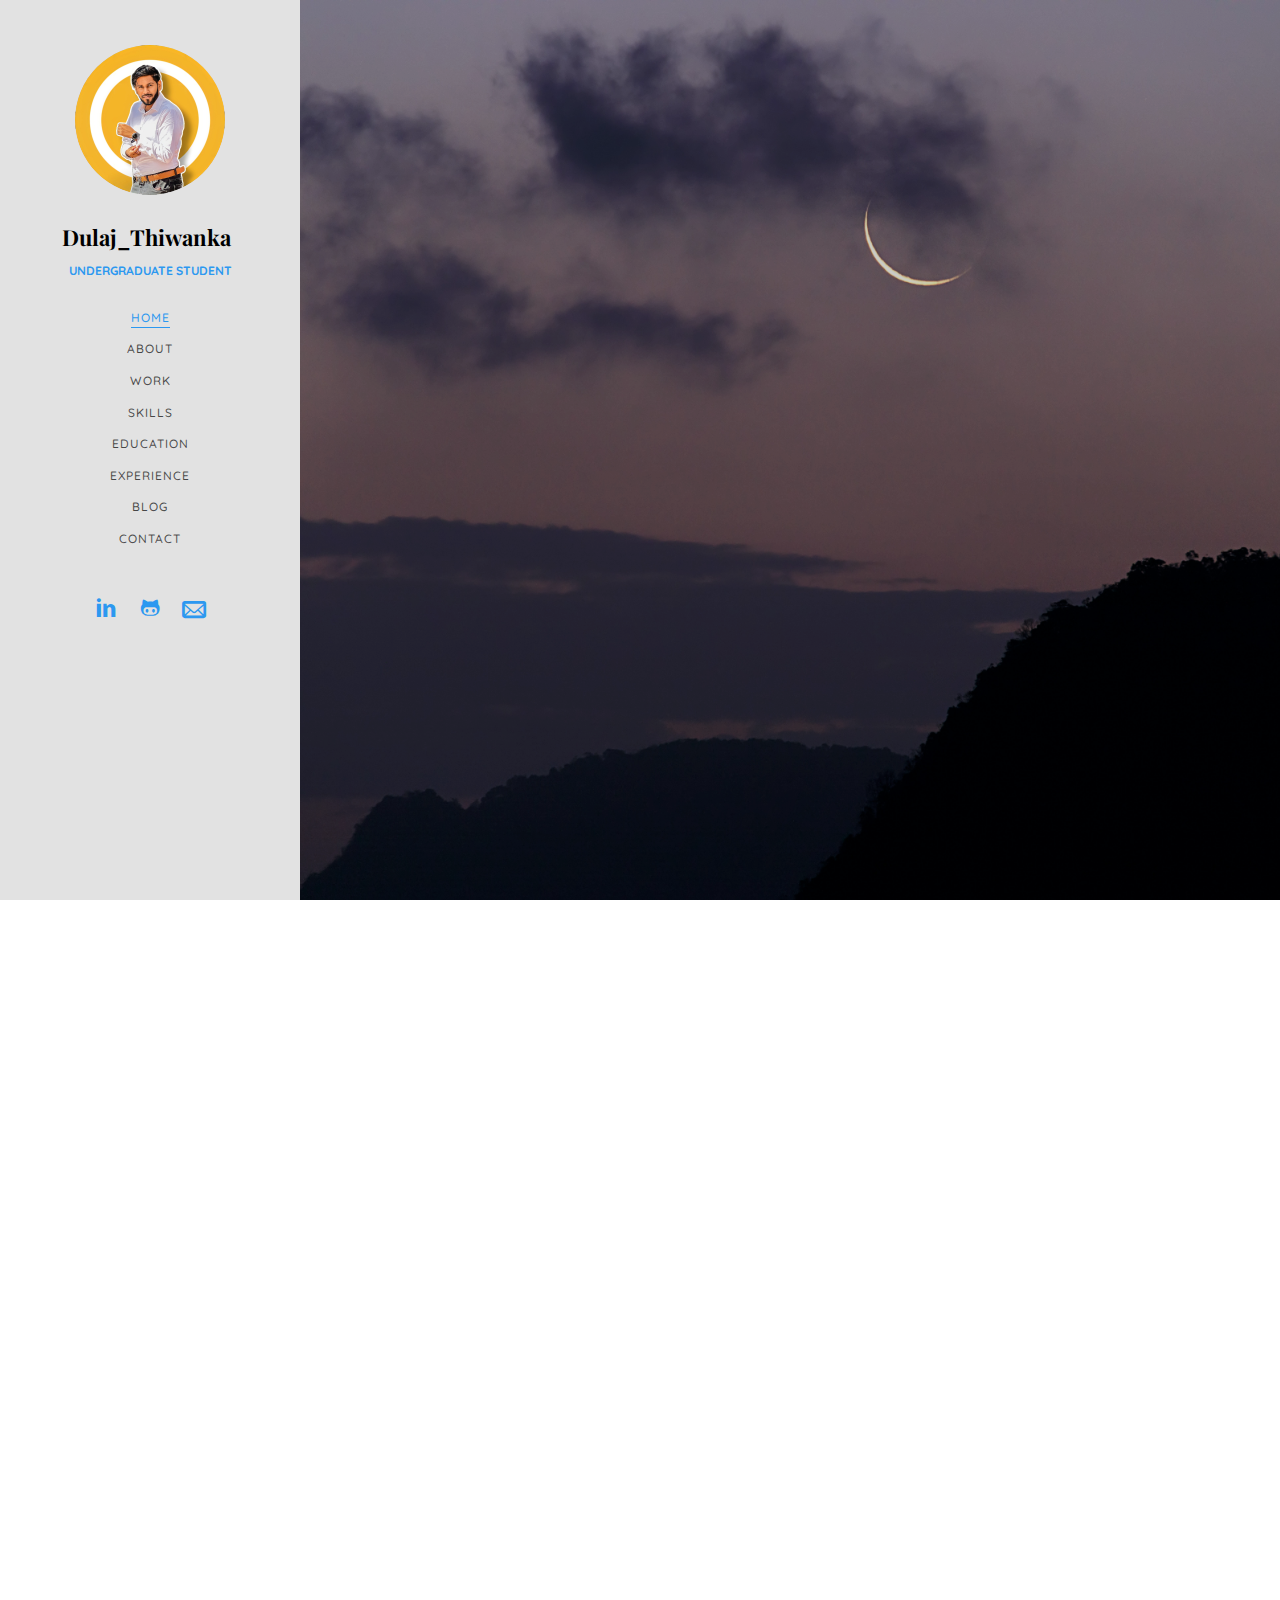
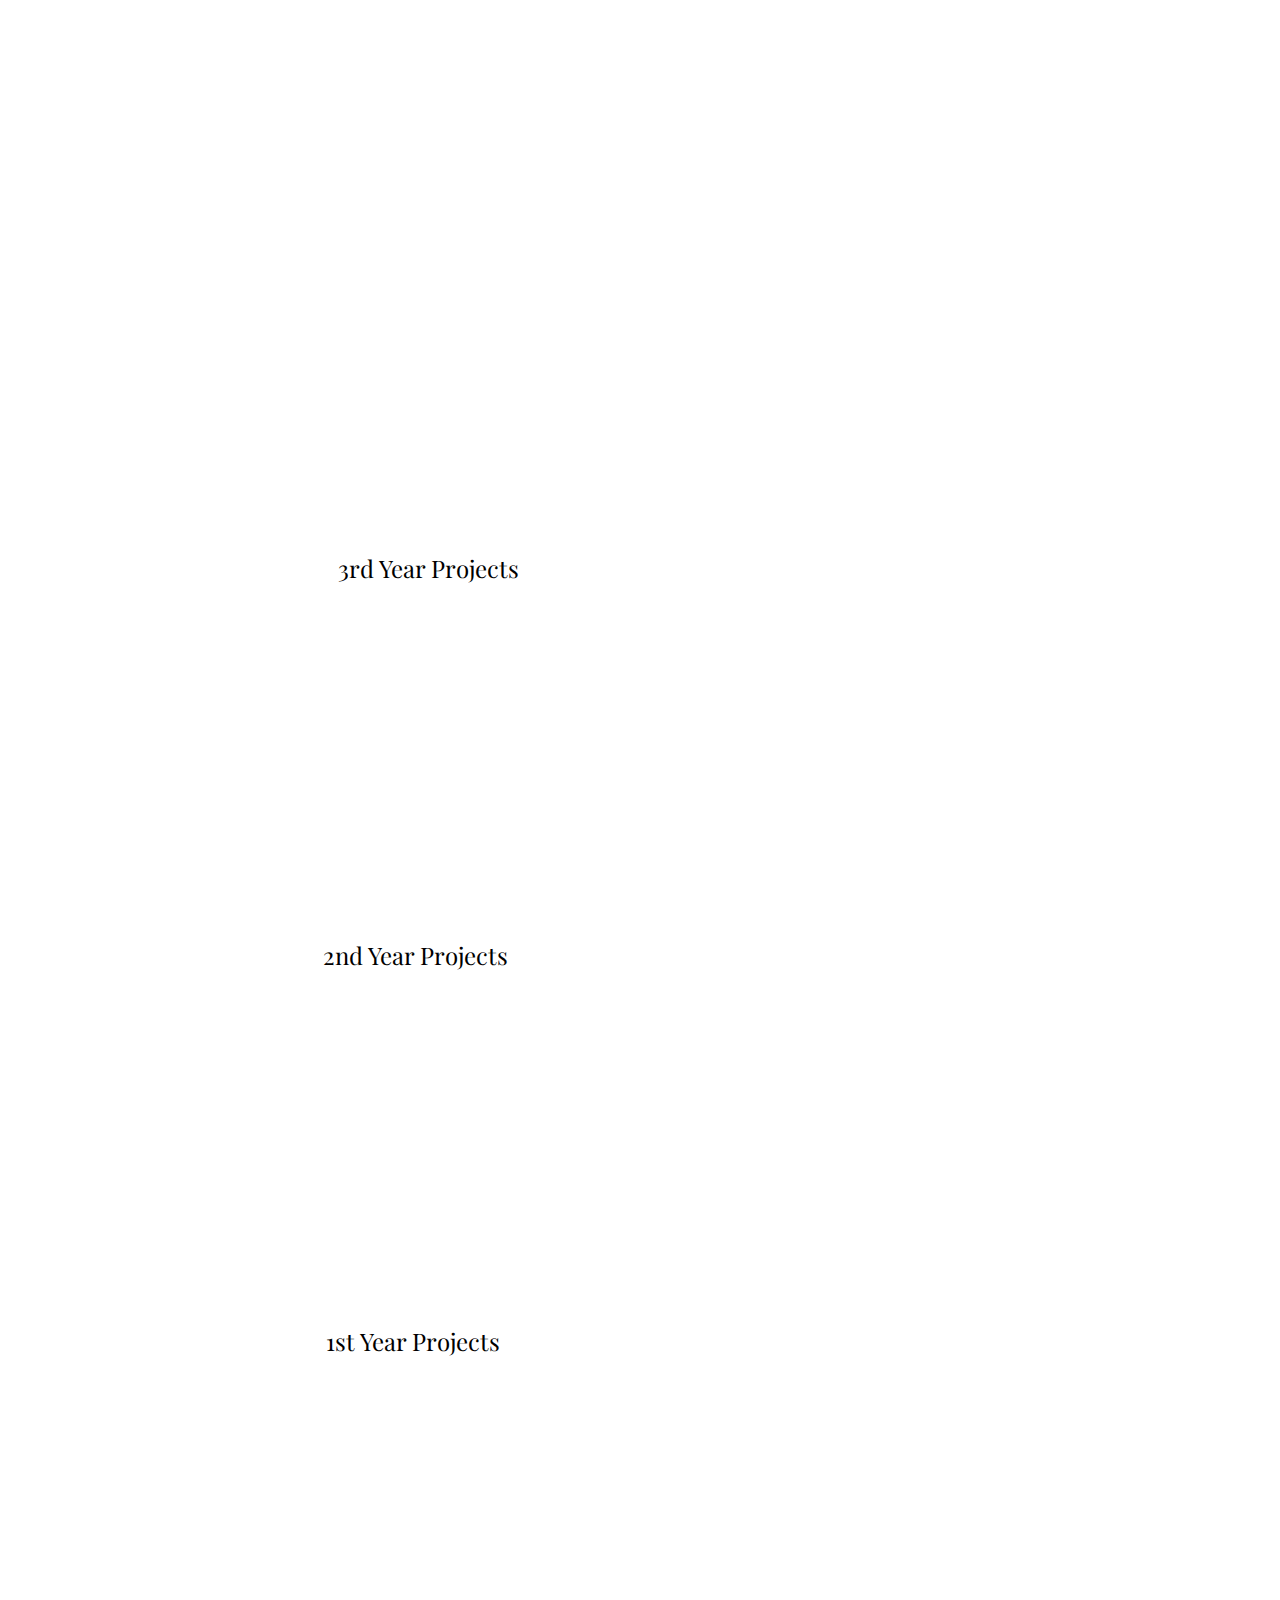
==== commit 1afbc5d4: "Update email functionality in index.html" ====
--- a/index.html
+++ b/index.html
@@ -4,6 +4,7 @@
 <head>
 	<!-- Global site tag (gtag.js) - Google Analytics -->
 	<script async src="https://www.googletagmanager.com/gtag/js?id=UA-96989482-1"></script>
+	<script type="text/javascript" src="https://cdn.jsdelivr.net/npm/@emailjs/browser@4/dist/email.min.js"></script>
 	<script>
 		window.dataLayer = window.dataLayer || [];
 		function gtag() { dataLayer.push(arguments); }
@@ -11,6 +12,7 @@
 
 		gtag('config', 'UA-96989482-1');
 	</script>
+
 
 
 	<meta charset="utf-8">
@@ -50,6 +52,25 @@
 
 </head>
 
+<style>
+	button {
+    
+    background: #4CAF50;
+    color: #fff;
+    border: none;
+    padding: 10px 20px;
+    border-radius: 5px;
+    font-size: 17px;
+    cursor: pointer;
+    transition: background 0.3s ease;
+}
+
+button:hover {
+    background: #45a049;
+}
+
+</style>
+
 <body>
 	<div id="colorlib-page">
 		<div class="container-wrap">
@@ -60,7 +81,7 @@
 			<!-- Left navbar -->
 			<aside id="colorlib-aside" role="complementary" class="border js-fullheight" style="background-color: rgb(226, 226, 226);">
 				<div class="text-center">
-					<div class="author-img" style="background-image: url(images/my-img.jpg);"></div>
+					<div class="author-img" style="background-image: url(images/my-img.png);"></div>
 					<h1 id="colorlib-logo"><a href="index.html">Dulaj_Thiwanka</a></h1>
 					<span class="position"><a href="#"><b>Undergraduate Student</b></a></span>
 				</div>
@@ -689,8 +710,8 @@
 								  <img src="./images/ADL.jpg" alt="Lights" class="img-rounded">
 								  <div class="caption">
 									<p class="lead text-center">Axiata Digital Labs<br/>
-										Software Engineering Intern<br/>
-										2022 January - Present
+										Former Software Engineering Intern<br/>
+										2022 January - July
 									</p>
 								  </div>
 								</a>
@@ -934,25 +955,23 @@
 								<div class="row">
 									<div class="col-md-10 col-md-offset-1 col-md-pull-1 animate-box"
 										data-animate-effect="fadeInRight">
-										<form action="">
+										
 											<div class="form-group">
-												<input type="text" class="form-control" placeholder="Name">
+												<input type="text" id="name" class="form-control" placeholder="Name">
 											</div>
 											<div class="form-group">
-												<input type="text" class="form-control" placeholder="Email">
+												<input type="text" id="email" class="form-control" placeholder="Email">
 											</div>
 											<div class="form-group">
-												<input type="text" class="form-control" placeholder="Subject">
+												<input type="text" id="subject" class="form-control" placeholder="Subject">
 											</div>
 											<div class="form-group">
-												<textarea name="" id="message" cols="30" rows="7" class="form-control"
-													placeholder="Message"></textarea>
+												<textarea name="" id="message" class="form-control" placeholder="Message"></textarea>
 											</div>
 											<div class="form-group">
-												<input type="submit" class="btn btn-primary btn-send-message"
-													value="Send Message">
-											</div>
-										</form>
+												<button onclick="sendMessage();">Send Message</button>
+											</div>
+										
 									</div>
 								</div>
 							</div>
@@ -982,7 +1001,30 @@
 
 	<!-- MAIN JS -->
 	<script src="js/main.js"></script>
+	<script>
+		function sendMessage() {
+			(function () {
+				emailjs.init("JUBgwtUfAAh54TnpZ"); //Account Public Key;
+			})();
+
+			var serviceId = "service_urbfuzn";
+			var templateId = "template_eq371wc";
+
+			var params = {
+				sendername: document.querySelector("#name").value,
+				senderemail: document.querySelector("#email").value,
+				subject: document.querySelector("#subject").value,
+				message: document.querySelector("#message").value
+			};
+
+			emailjs.send(serviceId, templateId, params).then(res => {
+				alert(params['sendername'] + '! Your Message has been sent');
+				window.location.reload();
+			}).catch(err => alert('Error Occured, Please Try Again' + err));
+
+		}
+	</script>
 
 </body>
 
-</html>+</html>
